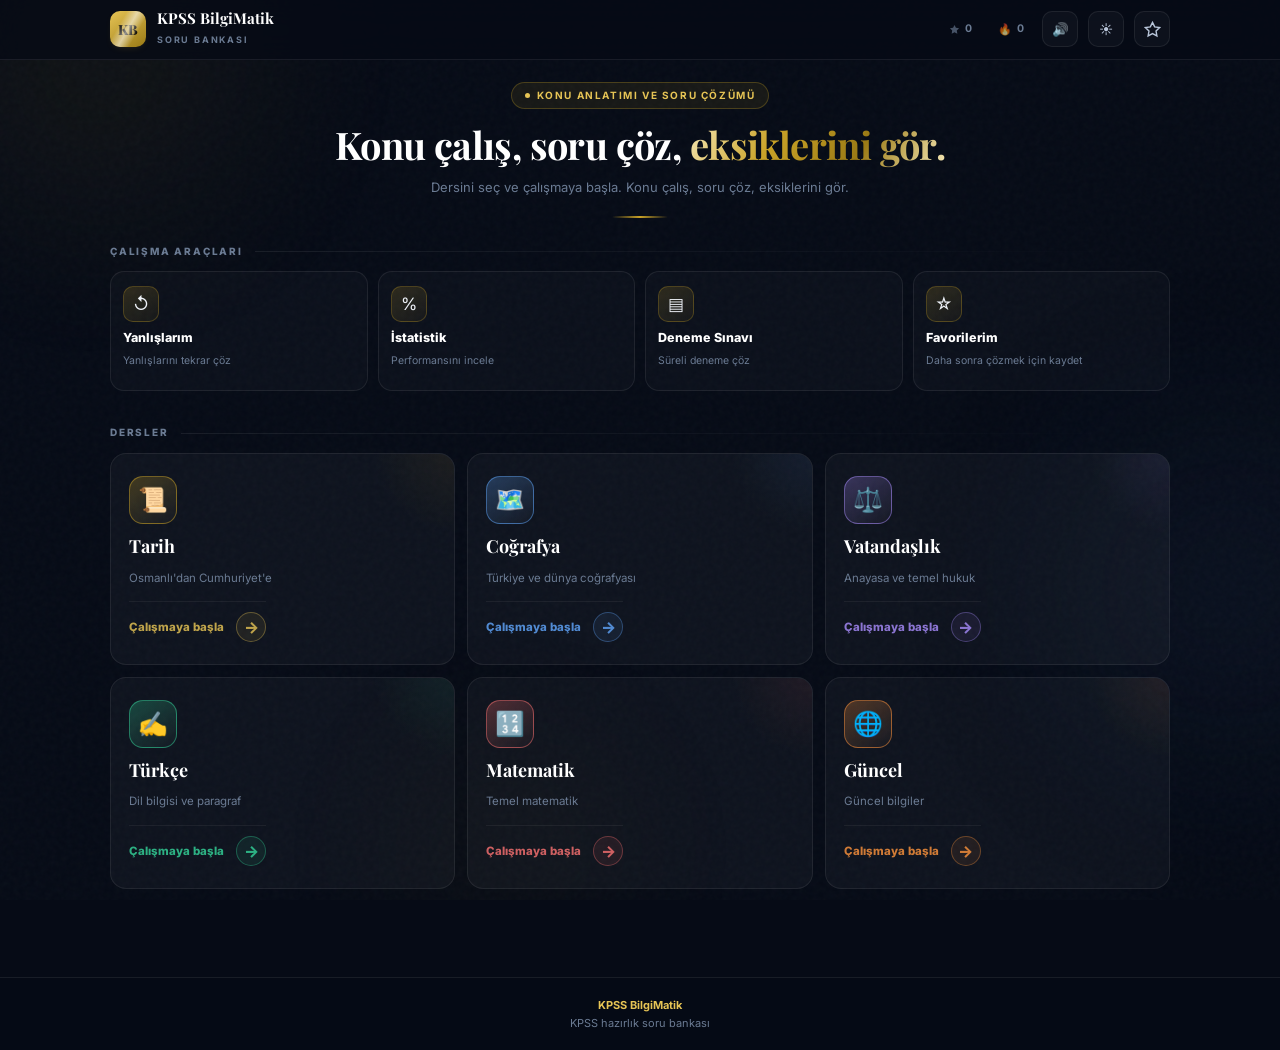
==== index.html @ 4a15a065 "Fix duplicate lesson quiz markup" ====
<!DOCTYPE html>
<html lang="tr">
<head>
<meta charset="UTF-8">
<meta name="viewport" content="width=device-width, initial-scale=1.0">
<title>KPSS BilgiMatik — Soru Bankası</title>
<link rel="preconnect" href="https://fonts.googleapis.com">
<link rel="preconnect" href="https://fonts.gstatic.com" crossorigin>
<link href="https://fonts.googleapis.com/css2?family=Inter:wght@400;500;600;700;800;900&family=Playfair+Display:wght@600;700;800&display=swap" rel="stylesheet">
<link rel="stylesheet" href="css/base.css">
<link rel="stylesheet" href="css/layout.css">
<link rel="stylesheet" href="css/components.css">
<link rel="stylesheet" href="css/animations.css">
<link rel="stylesheet" href="css/screens.css">
<link rel="stylesheet" href="css/theme-light.css">
<link rel="manifest" href="manifest.json">
<meta name="theme-color" content="#060b16">
<meta name="apple-mobile-web-app-capable" content="yes">
<meta name="apple-mobile-web-app-status-bar-style" content="black-translucent">
<meta name="apple-mobile-web-app-title" content="BilgiMatik">
</head>
<body>

<div class="ambient"><div class="orb o1"></div><div class="orb o2"></div><div class="orb o3"></div></div>
<div class="grain"></div>

<header>
  <div class="header-inner">
    <div class="brand" onclick="goHome()">
      <div class="brand-mark">KB</div>
      <div class="brand-text"><h1>KPSS BilgiMatik</h1><span>Soru Bankası</span></div>
    </div>
    <div class="header-right">
      <div class="xp-chip"><svg viewBox="0 0 24 24" fill="currentColor"><path d="M12 2l3.09 6.26L22 9.27l-5 4.87 1.18 6.88L12 17.77l-6.18 3.25L7 14.14 2 9.27l6.91-1.01L12 2z"/></svg><span id="xpTotal">0</span></div>
      <div class="streak-chip"><span>🔥</span><span id="streakCount">0</span></div>
      <button class="icon-btn" id="soundBtn" onclick="toggleSound()" title="Ses">🔊</button>
      <button class="icon-btn" id="themeBtn" onclick="toggleTheme()" title="Tema">☀️</button>
      <button class="icon-btn" id="favBtn" onclick="openFavorites()" title="Favoriler">
        <svg viewBox="0 0 24 24" fill="none" stroke="currentColor" stroke-width="2"><polygon points="12 2 15.09 8.26 22 9.27 17 14.14 18.18 21.02 12 17.77 5.82 21.02 7 14.14 2 9.27 8.91 8.26 12 2"/></svg>
        <span class="badge-count hidden" id="favBadge">0</span>
      </button>
    </div>
  </div>
</header>

<main>
  <!-- HOME -->
  <section id="home" class="screen">
    <div class="hero">
      <div class="hero-badge" id="heroBadge">Yükleniyor...</div>
      <h2>Konu çalış, soru çöz, <em>eksiklerini gör.</em></h2>
      <p>Dersini seç ve çalışmaya başla. Konu çalış, soru çöz, eksiklerini gör.</p>
      <div class="hero-rule"></div>
    </div>

    <div class="section-label">Çalışma araçları</div>
    <div class="modules-row">
      <button class="mod-card" onclick="openWrongs()">
        <span class="m-badge hidden" id="wrongBadge">0</span>
        <div class="m-ico">↺</div>
        <div class="m-title">Yanlışlarım</div>
        <div class="m-desc">Yanlışlarını tekrar çöz</div>
      </button>
      <button class="mod-card" onclick="openStats()">
        <div class="m-ico">%</div>
        <div class="m-title">İstatistik</div>
        <div class="m-desc">Performansını incele</div>
      </button>
      <button class="mod-card" onclick="openDenemeSetup()">
        <div class="m-ico">▤</div>
        <div class="m-title">Deneme Sınavı</div>
        <div class="m-desc">Süreli deneme çöz</div>
      </button>
      <button class="mod-card" onclick="openFavorites()">
        <div class="m-ico">☆</div>
        <div class="m-title">Favorilerim</div>
        <div class="m-desc">Daha sonra çözmek için kaydet</div>
      </button>
    </div>

    <div class="section-label">Dersler</div>
    <div class="subjects-grid" id="subjectGrid"></div>
  </section>

  <!-- SUBJECT -->
  <section id="subjectScreen" class="screen hidden">
    <div class="subject-head">
      <button class="subject-back" onclick="goHome()" type="button" aria-label="Derslere dön">← <span>Dersler</span></button>
      <div class="subject-title-wrap">
        <span class="subject-kicker">ÇALIŞMA ALANI</span>
        <h2 id="subjTitle">Ders</h2>
        <p id="subjSub">Konu seç</p>
      </div>
    </div>
    <div class="subject-divider"><span></span></div>
    <div class="subject-intro">
      <div>
        <span class="subject-intro-label">BUGÜN NE ÇALIŞACAKSIN?</span>
        <h3>Konu anlatımını incele veya soru çöz.</h3>
      </div>
    </div>
    <div class="grid subject-grid" id="catGrid"></div>
  </section>

  <!-- LESSON PATH -->
  <section id="lessonPath" class="screen hidden">
    <div class="page-header" style="position:relative">
      <button class="btn btn-ghost" onclick="backFromPath()" style="padding:8px 14px;font-size:12px">← Geri</button>
      <div style="text-align:center;flex:1">
        <h2 id="pathTitle">Öğren</h2>
        <p id="pathSub">Konu anlatımı ve sorular</p>
      </div>
    </div>
    <div class="dp-wrap" id="lessonList"></div>
  </section>

  <!-- TOPIC STUDY CENTER -->
  <section id="studyCenter" class="screen hidden">
    <div class="study-center-head">
      <button class="subject-back" onclick="backFromStudyCenter()" type="button">← <span>Konu listesi</span></button>
      <div class="study-center-title">
        <span>KONU ÇALIŞMA MERKEZİ</span>
        <h2 id="studyTopicTitle">Konu</h2>
        <p id="studyTopicSub">Bu konuyu nasıl çalışmak istiyorsun?</p>
      </div>
    </div>
    <div class="study-choice-grid">
      <button class="study-choice" onclick="startTopicStudy()">
        <span class="study-choice-no">01</span>
        <span class="study-choice-icon">01</span>
        <strong>Konu Çalış</strong>
        <small>Konu anlatımını adım adım incele.</small>
        <span class="study-choice-arrow">→</span>
      </button>
      <button class="study-choice" onclick="startTopicQuestions()">
        <span class="study-choice-no">02</span>
        <span class="study-choice-icon">02</span>
        <strong>Soru Çöz</strong>
        <small>Öğrendiklerini konu sorularıyla pekiştir.</small>
        <span class="study-choice-arrow">→</span>
      </button>
      <button class="study-choice" onclick="startTopicFlashcards()">
        <span class="study-choice-no">03</span>
        <span class="study-choice-icon">03</span>
        <strong>Flash Kartlar</strong>
        <small>Önemli bilgileri hızlı tekrar et.</small>
        <span class="study-choice-arrow">→</span>
      </button>
    </div>
  </section>

  <!-- LESSON CARD VIEW -->
  <section id="lessonCardView" class="screen hidden">
    <div class="lesson-top-bar">
      <button class="lesson-exit" onclick="exitLesson()" title="Çıkış">
        <svg viewBox="0 0 24 24" fill="none" stroke="currentColor" stroke-width="2.5" stroke-linecap="round"><line x1="18" y1="6" x2="6" y2="18"/><line x1="6" y1="6" x2="18" y2="18"/></svg>
      </button>
      <div class="lesson-progress"><div class="lesson-progress-fill" id="lcProgress"></div></div>
      <div class="lesson-count" id="lcCount">1/1</div>
    </div>
    <div class="lc-wrap" id="lcCardWrap"></div>
    <div class="lesson-footer">
      <button class="btn btn-primary" id="lcNextBtn" onclick="nextLessonCard()">Devam →</button>
    </div>
  </section>

  <!-- FLASHCARD VIEW -->
  <section id="flashcardView" class="screen hidden">
    <div class="flash-study-top">
      <button class="lesson-exit" onclick="exitFlashcards()" title="Çıkış" aria-label="Flash kartlardan çık">×</button>
      <div class="flash-study-title">
        <span>HIZLI TEKRAR</span>
        <strong id="flashTopicTitle">Konu</strong>
      </div>
      <div class="flash-study-count" id="flashCount">1/1</div>
    </div>
    <div class="flash-progress"><div id="flashProgressFill"></div></div>
    <div class="flash-stage" id="flashStage" onclick="flipFlashcard()">
      <div class="flash-card-inner">
        <div class="flash-face flash-front">
          <span class="flash-face-label">HATIRLA</span>
          <h2 id="flashFront">Yükleniyor…</h2>
          <small>Yanıtı görmek için karta dokun</small>
        </div>
        <div class="flash-face flash-back">
          <span class="flash-face-label">KISA NOT</span>
          <div id="flashBack"></div>
        </div>
      </div>
    </div>
    <div class="flash-actions">
      <button class="btn btn-ghost" onclick="prevFlashcard()">← Önceki</button>
      <button class="btn btn-primary" onclick="nextFlashcard()">Sonraki →</button>
    </div>
  </section>

  <!-- FLASHCARD COMPLETE -->
  <section id="flashComplete" class="screen hidden">
    <div class="flash-complete-wrap">
      <div class="flash-complete-mark">✓</div>
      <span class="flash-complete-kicker">TEKRAR TAMAMLANDI</span>
      <h2>Flash kart oturumu tamamlandı.</h2>
      <p>Bu oturumda öğrendiklerini kısa bir tekrar ile pekiştirdin.</p>
      <div class="flash-complete-stats">
        <div><strong id="flashCompleteCount">0</strong><span>Kart</span></div>
        <div><strong id="flashCompleteTopic">—</strong><span>Konu</span></div>
      </div>
      <div class="flash-complete-actions">
        <button class="btn btn-primary" onclick="returnToStudyCenterAfterFlash()">Çalışma merkezine dön</button>
        <button class="btn btn-ghost" onclick="backFromStudyCenter()">Konu listesine dön</button>
      </div>
    </div>
  </section>

  <!-- LESSON QUIZ -->
  <section id="lessonQuiz" class="screen hidden">
    <div class="lesson-top-bar">
      <button class="lesson-exit" onclick="exitLesson()" title="Çıkış">
        <svg viewBox="0 0 24 24" fill="none" stroke="currentColor" stroke-width="2.5" stroke-linecap="round"><line x1="18" y1="6" x2="6" y2="18"/><line x1="6" y1="6" x2="18" y2="18"/></svg>
      </button>
      <div class="lesson-progress"><div class="lesson-progress-fill" id="lqProgress"></div></div>
      <div class="lesson-count" id="lqCount">1/1</div>
    </div>
    <div class="question-card" style="max-width:680px;margin:0 auto">
      <div class="q-head">
        <div class="q-head-left">
          <span class="badge" id="lqBadge">Ders Sorusu</span>
        </div>
        <div class="q-tools">
          <button class="q-tool" id="lqFav" onclick="toggleLessonFav()" title="Favori">
            <svg viewBox="0 0 24 24" fill="none" stroke="currentColor" stroke-width="2"><polygon points="12 2 15.09 8.26 22 9.27 17 14.14 18.18 21.02 12 17.77 5.82 21.02 7 14.14 2 9.27 8.91 8.26 12 2"/></svg>
          </button>
        </div>
      </div>
      <div id="lqImageSlot"></div>
      <h2 id="lqText">Soru yükleniyor…</h2>
      <div class="options-list" id="lqOptions"></div>
      <div class="feedback" id="lqFeedback"></div>
      <div class="q-actions">
        <span class="kbd-hint"><span class="kbd">1-5</span> / <span class="kbd">A-E</span></span>
        <button class="btn btn-primary hidden" id="lqNextBtn" onclick="nextLessonQuestion()">Devam →</button>
      </div>
    </div>
  </section>

  <!-- LESSON COMPLETE -->
  <section id="lessonComplete" class="screen hidden">
    <div class="complete-wrap">
      <div class="complete-ring"><div class="complete-inner">✓</div></div>
      <h2 id="completeTitle">Konu tamamlandı</h2>
      <p id="completeSub">Sonuçlarını inceleyebilirsin.</p>
      <div class="complete-stats">
        <div class="complete-stat"><div class="num" id="completeXP">+0</div><div class="lbl">XP</div></div>
        <div class="complete-stat"><div class="num" id="completeCorrect">0</div><div class="lbl">Doğru</div></div>
        <div class="complete-stat"><div class="num" id="completeStreak">0</div><div class="lbl">Seri</div></div>
      </div>
      <div class="complete-actions">
        <button class="btn btn-primary" onclick="backFromComplete()">Ders Listesi</button>
        <button class="btn btn-ghost" onclick="goHome()">Ana Sayfa</button>
      </div>
    </div>
  </section>

  <!-- QUIZ -->
  <section id="quiz" class="screen hidden">
    <div class="quiz-top">
      <button class="btn btn-ghost" style="padding:8px 14px;font-size:12px" onclick="quitQuiz()">← Çıkış</button>
      <div class="quiz-meta">
        <span><b id="qCounter">1</b> / <span id="qTotal">20</span></span>
        <span class="timer">Süre <b id="qTimer">00:00</b></span>
      </div>
    </div>
    <div class="bar"><div class="bar-fill" id="barFill"></div></div>
    <div class="question-card">
      <div class="q-head">
        <div class="q-head-left">
          <span class="badge" id="qCat">Kategori</span>
          <span class="badge alt hidden" id="qAltKonu"></span>
          <span class="badge hidden" id="qZorluk"></span>
        </div>
        <div style="display:flex;gap:6px">
          <button class="q-tool" id="favToggle" onclick="toggleFavorite()" title="Favori">
            <svg viewBox="0 0 24 24" fill="none" stroke="currentColor" stroke-width="2"><polygon points="12 2 15.09 8.26 22 9.27 17 14.14 18.18 21.02 12 17.77 5.82 21.02 7 14.14 2 9.27 8.91 8.26 12 2"/></svg>
          </button>
        </div>
      </div>
      <div id="qImageSlot"></div>
      <h2 id="qText">Soru yükleniyor…</h2>
      <div class="options-list" id="optionsList"></div>
      <div class="feedback" id="feedback"></div>
      <div class="q-actions">
        <span class="kbd-hint"><span class="kbd">1-5</span> / <span class="kbd">A-E</span></span>
        <button class="btn btn-primary hidden" id="nextBtn" onclick="nextQuestion()">Sonraki →</button>
      </div>
    </div>
  </section>

  <!-- RESULT -->
  <section id="result" class="screen hidden">
    <div class="result-wrap">
      <div class="result-card">
        <div class="score-ring" id="scoreRing">
          <div class="score-inner">
            <div class="pct"><span id="rPct">0</span><small>%</small></div>
            <div class="sub">Başarı</div>
          </div>
        </div>
        <h2 id="rTitle">Test tamamlandı</h2>
        <p id="rMsg"></p>
        <div class="stat-row">
          <div class="stat-box"><div class="num g" id="rCorrect">0</div><div class="lbl">Doğru</div></div>
          <div class="stat-box"><div class="num r" id="rWrong">0</div><div class="lbl">Yanlış</div></div>
          <div class="stat-box"><div class="num" id="rTime">0:00</div><div class="lbl">Süre</div></div>
        </div>
        <div class="result-actions">
          <button class="btn btn-primary" onclick="retry()">🔄 Tekrar Dene</button>
          <button class="btn btn-ghost" onclick="goHome()">🏠 Ana Sayfa</button>
        </div>
        <div class="review hidden" id="reviewBox">
          <h3>Yanlış Yaptığın Sorular</h3>
          <div id="reviewList"></div>
        </div>
      </div>
    </div>
  </section>

  <!-- FAVORITES -->
  <section id="favorites" class="screen hidden">
    <div class="page-header">
      <div>
        <h2>Favorilerim</h2>
        <p id="favSub">Daha sonra çözmek için kaydettiğin sorular</p>
      </div>
      <div style="display:flex;gap:8px">
        <button class="btn btn-primary" id="favStartBtn" onclick="startFavoritesQuiz()" style="padding:9px 16px;font-size:12px">Test Çöz</button>
        <button class="btn btn-ghost" onclick="goHome()" style="padding:9px 16px;font-size:12px">← Geri</button>
      </div>
    </div>
    <div class="fav-list" id="favList"></div>
  </section>

  <!-- WRONGS -->
  <section id="wrongs" class="screen hidden">
    <div class="page-header">
      <div>
        <h2>Yanlışlarım</h2>
        <p id="wrongSub">Tekrar çalışman gereken sorular</p>
      </div>
      <div style="display:flex;gap:8px">
        <button class="btn btn-primary" id="wrongStartBtn" onclick="startWrongsQuiz()" style="padding:9px 16px;font-size:12px">Çöz</button>
        <button class="btn btn-ghost" onclick="clearAllWrongs()" style="padding:9px 16px;font-size:12px">Temizle</button>
        <button class="btn btn-ghost" onclick="goHome()" style="padding:9px 16px;font-size:12px">← Geri</button>
      </div>
    </div>
    <div style="display:flex;gap:10px;flex-wrap:wrap;margin-bottom:20px" id="wrongStats"></div>
    <div class="wrong-list" id="wrongList"></div>
  </section>

  <!-- STATS -->
  <section id="stats" class="screen hidden">
    <div class="page-header" style="position:relative">
      <button class="btn btn-ghost" onclick="goHome()" style="padding:8px 14px;font-size:12px;position:absolute;left:0;top:0">← Geri</button>
      <div style="text-align:center;flex:1">
        <h2>İstatistik</h2>
        <p>Çözüm geçmişin</p>
      </div>
    </div>
    <div class="stats-grid" id="statsTiles"></div>
    <div class="stats-section">
      <h3>Derslere göre başarı</h3>
      <div class="cat-bars" id="catBars"></div>
    </div>
  </section>
</main>

<footer>
  <p><b>KPSS BilgiMatik</b><br>
  KPSS hazırlık soru bankası</p>
</footer>

<!-- ═══════════ MODALS ═══════════ -->

<div class="modal-backdrop" id="examModal">
  <div class="modal">
    <div class="modal-icon">Deneme</div>
    <h3>Deneme Sınavı</h3>
    <p class="modal-sub">Deneme ayarları</p>
    <div style="font-size:11px;font-weight:800;color:var(--muted);margin-bottom:8px;letter-spacing:1.4px">DERS</div>
    <div style="margin-bottom:16px">
      <select id="examDers" style="width:100%;padding:11px 14px;background:rgba(0,0,0,.35);border:1px solid var(--line-2);border-radius:10px;color:#fff;font-family:inherit;font-size:13px;outline:none">
        <option value="">Tüm Dersler (Karışık)</option>
        <option>Tarih</option><option>Coğrafya</option><option>Vatandaşlık</option>
        <option>Türkçe</option><option>Matematik</option><option>Güncel</option>
      </select>
    </div>
    <div style="font-size:11px;font-weight:800;color:var(--muted);margin-bottom:8px;letter-spacing:1.4px">SORU SAYISI</div>
    <div class="count-options" id="examCountOptions" style="margin-bottom:16px">
      <button class="count-opt" data-count="10">10</button>
      <button class="count-opt active" data-count="20">20</button>
      <button class="count-opt" data-count="30">30</button>
      <button class="count-opt" data-count="40">40</button>
    </div>
    <div style="font-size:11px;font-weight:800;color:var(--muted);margin-bottom:8px;letter-spacing:1.4px">ZORLUK</div>
    <div class="difficulty-row" style="justify-content:flex-start;margin-bottom:16px">
      <button class="diff-btn active" data-diff="">Tümü</button>
      <button class="diff-btn kolay" data-diff="Kolay">Kolay</button>
      <button class="diff-btn orta" data-diff="Orta">Orta</button>
      <button class="diff-btn zor" data-diff="Zor">Zor</button>
    </div>
    <div style="font-size:11px;font-weight:800;color:var(--muted);margin-bottom:8px;letter-spacing:1.4px">SÜRE</div>
    <div class="duration-options" id="examDurationOptions">
      <button class="duration-opt" data-min="10"><span class="num">10</span><span class="lbl">dk</span></button>
      <button class="duration-opt active" data-min="15"><span class="num">15</span><span class="lbl">dk</span></button>
      <button class="duration-opt" data-min="20"><span class="num">20</span><span class="lbl">dk</span></button>
      <button class="duration-opt" data-min="30"><span class="num">30</span><span class="lbl">dk</span></button>
    </div>
    <div class="modal-actions">
      <button class="btn btn-ghost" onclick="closeExamModal()">İptal</button>
      <button class="btn btn-primary" onclick="startExam()">Başlat →</button>
    </div>
  </div>
</div>

<!-- SORU ÇÖZÜM AYARLARI -->
<div class="modal-backdrop" id="countModal">
  <div class="modal quiz-setup-modal">
    <div class="setup-kicker"><span class="setup-kicker-line"></span> ÇALIŞMA AYARLARI</div>
    <div class="setup-head">
      <div>
        <h3 id="countModalTitle">Soru Çöz</h3>
        <p class="modal-sub">Bu konu için çalışma şeklini belirle.</p>
      </div>
      <button class="setup-close" type="button" onclick="closeCountModal()" aria-label="Kapat">×</button>
    </div>

    <div class="setup-section">
      <div class="setup-label"><span>01</span><div><b>Soru sayısı</b><small>Bu oturumda kaç soru çözmek istiyorsun?</small></div></div>
      <div class="count-options setup-count-options" id="countOptions">
        <button class="count-opt" data-count="5"><strong>5</strong><span>kısa tekrar</span></button>
        <button class="count-opt active" data-count="10"><strong>10</strong><span>standart</span></button>
        <button class="count-opt" data-count="20"><strong>20</strong><span>yoğun çalışma</span></button>
      </div>
    </div>

    <div class="setup-section">
      <div class="setup-label"><span>02</span><div><b>Zorluk seviyesi</b><small>Soruların seviyesini seç.</small></div></div>
      <div class="difficulty-row setup-difficulty" id="countDiffOptions">
        <button class="diff-btn active" data-diff=""><span class="diff-dot all"></span>Tümü</button>
        <button class="diff-btn kolay" data-diff="Kolay"><span class="diff-dot"></span>Kolay</button>
        <button class="diff-btn orta" data-diff="Orta"><span class="diff-dot"></span>Orta</button>
        <button class="diff-btn zor" data-diff="Zor"><span class="diff-dot"></span>Zor</button>
      </div>
    </div>

    <div class="setup-summary">
      <div class="setup-summary-icon">→</div>
      <div><small>OTURUM ÖZETİ</small><strong id="countSetupSummary">10 soru · Tüm seviyeler</strong></div>
    </div>
    <div class="modal-actions setup-actions">
      <button class="btn btn-ghost" onclick="closeCountModal()">Vazgeç</button>
      <button class="btn btn-primary setup-start-btn" onclick="confirmStartQuiz()"><span>Çalışmaya başla</span><b>→</b></button>
    </div>
  </div>
</div>

<!-- ÖZEL CONFIRM MODAL -->
<div class="kb-confirm-backdrop" id="kbConfirm">
  <div class="kb-confirm">
    <div class="kb-confirm-icon" id="kbConfirmIcon">?</div>
    <h3 id="kbConfirmTitle">Emin misin?</h3>
    <p id="kbConfirmMsg">Bu işlem geri alınamaz.</p>
    <div class="kb-confirm-actions">
      <button class="kb-confirm-cancel" id="kbConfirmCancel">İptal</button>
      <button class="kb-confirm-ok" id="kbConfirmOk">Tamam</button>
    </div>
  </div>
</div>

<div class="confetti" id="confetti"></div>

<!-- ═══════════ SCRIPTS ═══════════ -->
<script src="js/core/config.js"></script>
<script src="js/core/utils.js"></script>
<script src="js/core/storage.js"></script>
<script src="js/core/ui.js"></script>
<script src="js/core/sound.js"></script>
<script src="js/core/theme.js"></script>
<script src="js/core/api.js"></script>

<script src="js/site/home.js"></script>
<script src="js/site/subject.js"></script>
<script src="js/site/quiz.js"></script>
<script src="js/site/lesson.js"></script>
<script src="js/site/flashcards.js?v=20261008-1"></script>
<script src="js/site/exam.js"></script>
<script src="js/site/favorites.js"></script>
<script src="js/site/wrongs.js"></script>
<script src="js/site/stats.js"></script>
<script src="js/site/keyboard.js"></script>
<script src="js/site/main.js"></script>

<script>
/* ═══════════ PWA — OTOMATİK GÜNCELLEME ═══════════ */
if('serviceWorker' in navigator){
  window.addEventListener('load', () => {
    navigator.serviceWorker.register('./sw.js').then(reg => {
      console.log('✅ SW kayıtlı:', reg.scope);

      /* Yeni sürüm bulunduğunda console'a yaz */
      reg.addEventListener('updatefound', () => {
        const newSW = reg.installing;
        if(!newSW) return;
        newSW.addEventListener('statechange', () => {
          if(newSW.state === 'installed' && navigator.serviceWorker.controller){
            console.log('🔄 Yeni sürüm hazır! Bir sonraki açılışta güncel olacak.');
          }
        });
      });

      /* Her açılışta güncelleme kontrolü */
      reg.update();
    }).catch(err => console.warn('SW hatası:', err.message));
  });
}
</script>
</body>
</html>
---- css/base.css ----
/* ═══════════ BASE — Değişkenler, Reset, Ambient ═══════════ */
:root{
  --bg:#060b16;--bg-2:#0a1120;--gold:#c9a227;--gold-2:#e6c455;--gold-3:#f7e9b8;
  --card:rgba(255,255,255,.028);--card-h:rgba(255,255,255,.055);
  --line:rgba(255,255,255,.075);--line-2:rgba(255,255,255,.13);
  --text:#eef2f8;--text-2:#b9c6da;--muted:#6b7b93;
  --green:#34d399;--green-bg:rgba(52,211,153,.1);--green-line:rgba(52,211,153,.38);
  --red:#f87171;--red-bg:rgba(248,113,113,.1);--red-line:rgba(248,113,113,.38);
  --blue:#60a5fa;--blue-bg:rgba(96,165,250,.1);
  --purple:#a78bfa;--orange:#fb923c;
  --shadow-lg:0 24px 70px -22px rgba(0,0,0,.75);
  --shadow-gold:0 16px 50px -18px rgba(201,162,39,.55);
}
html{-webkit-tap-highlight-color:transparent;-webkit-touch-callout:none}
*{box-sizing:border-box;margin:0;padding:0}
html{-webkit-text-size-adjust:100%;scroll-behavior:smooth}
button,a,.option,.btn,.mod-card,.subj-card,.cat-card,.dp-node,.lesson-node,.count-opt,.duration-opt,.diff-btn,.q-tool,.icon-btn{
  -webkit-tap-highlight-color:transparent;outline:none;user-select:none;
  -webkit-user-select:none;-webkit-touch-callout:none
}
body{
  font-family:'Inter',-apple-system,BlinkMacSystemFont,sans-serif;
  background:var(--bg);color:var(--text);line-height:1.55;min-height:100vh;
  display:flex;flex-direction:column;overflow-x:hidden;font-size:14px
}
.hidden{display:none !important}
::-webkit-scrollbar{width:9px}
::-webkit-scrollbar-track{background:var(--bg)}
::-webkit-scrollbar-thumb{background:rgba(201,162,39,.28);border-radius:10px}

/* Ambient background */
.ambient{position:fixed;inset:0;overflow:hidden;pointer-events:none;z-index:0}
.orb{position:absolute;border-radius:50%;filter:blur(100px);opacity:.45;animation:float 24s ease-in-out infinite}
.orb.o1{width:480px;height:480px;background:radial-gradient(circle,rgba(201,162,39,.26),transparent 65%);top:-180px;left:-140px}
.orb.o2{width:420px;height:420px;background:radial-gradient(circle,rgba(30,50,82,.85),transparent 65%);top:42%;right:-160px}
.orb.o3{width:380px;height:380px;background:radial-gradient(circle,rgba(201,162,39,.14),transparent 65%);bottom:-140px;left:25%}
.grain{position:fixed;inset:0;pointer-events:none;z-index:1;opacity:.03;
  background-image:url("data:image/svg+xml,%3Csvg viewBox='0 0 200 200' xmlns='http://www.w3.org/2000/svg'%3E%3Cfilter id='n'%3E%3CfeTurbulence type='fractalNoise' baseFrequency='0.85' numOctaves='3'/%3E%3C/filter%3E%3Crect width='100%25' height='100%25' filter='url(%23n)'/%3E%3C/svg%3E");}
---- css/layout.css ----
/* ═══════════ LAYOUT — Header, Main, Footer ═══════════ */
header{position:sticky;top:0;z-index:50;background:rgba(6,11,22,.72);
  backdrop-filter:blur(22px);-webkit-backdrop-filter:blur(22px);
  border-bottom:1px solid var(--line)}
.header-inner{max-width:1100px;margin:0 auto;padding:10px 20px;display:flex;align-items:center;justify-content:space-between;gap:14px}
.brand{display:flex;align-items:center;gap:11px;cursor:pointer;user-select:none;transition:transform .3s}
.brand:hover{transform:translateX(3px)}
.brand-mark{width:36px;height:36px;border-radius:10px;flex:0 0 auto;
  background:linear-gradient(145deg,var(--gold-2),#9a7a15);display:grid;place-items:center;
  font-family:'Playfair Display',serif;font-weight:800;font-size:14px;color:#0f0c04;
  box-shadow:0 3px 10px -6px rgba(201,162,39,.45);position:relative;overflow:hidden}
.brand-mark::after{content:"";position:absolute;inset:0;
  background:linear-gradient(120deg,transparent 30%,rgba(255,255,255,.55) 50%,transparent 70%);
  transform:none;animation:none}
.brand-text h1{font-family:'Playfair Display',serif;font-size:15px;font-weight:700;line-height:1.15;color:#fff}
.brand-text span{font-size:9px;color:var(--muted);letter-spacing:1.8px;text-transform:uppercase;font-weight:700}
.header-right{display:flex;align-items:center;gap:10px}
main{flex:1;width:100%;max-width:1100px;margin:0 auto;padding:22px 20px 60px;position:relative;z-index:2}
.screen{animation:screenIn .55s cubic-bezier(.16,1,.3,1)}
footer{border-top:1px solid var(--line);background:rgba(6,11,22,.55);
  backdrop-filter:blur(20px);padding:18px 20px;text-align:center;position:relative;z-index:2}
footer p{font-size:11px;color:var(--muted);line-height:1.65}
footer b{color:var(--gold-2);font-weight:700}

.section-label{display:flex;align-items:center;gap:12px;font-size:10px;font-weight:800;
  letter-spacing:1.8px;text-transform:uppercase;color:var(--muted);margin:0 0 12px}
.section-label::after{content:"";flex:1;height:1px;background:linear-gradient(90deg,var(--line),transparent)}
.grid-section-label{grid-column:1/-1;margin-top:20px}
.grid-section-label:first-child{margin-top:0}

.grid{display:grid;gap:12px;grid-template-columns:1fr}
@media(min-width:560px){.grid{grid-template-columns:repeat(2,1fr)}}
@media(min-width:900px){.grid{grid-template-columns:repeat(3,1fr)}}

.page-header{display:flex;align-items:center;justify-content:space-between;gap:14px;margin-bottom:20px;flex-wrap:wrap;position:relative}
.page-header h2{font-family:'Playfair Display',serif;font-size:clamp(20px,3vw,26px);color:#fff}
  .page-header p{font-size:12.5px;color:var(--muted);margin-top:3px}


/* MOBILE */
@media(max-width:560px){
  .header-inner{padding:9px 12px;gap:8px}
  .brand{gap:8px}
  .brand-mark{width:32px;height:32px;font-size:11px}
  .brand-text h1{font-size:13px}
  .brand-text span{font-size:8px;letter-spacing:1.3px}
  .header-right{gap:3px}
  .xp-chip,.streak-chip{display:none}
  .icon-btn{width:32px;height:32px;border-radius:8px;font-size:14px}
  main{padding:18px 12px 40px}
}
---- css/components.css ----
/* ═══════════ COMPONENTS — Buton, Modal, Badge, Form ═══════════ */

/* BUTON */
.btn{font-family:inherit;font-size:13px;font-weight:700;border-radius:10px;
  padding:11px 20px;cursor:pointer;border:1px solid transparent;
  transition:transform .25s, box-shadow .3s, background .25s;
  display:inline-flex;align-items:center;justify-content:center;gap:8px;position:relative}
.btn-primary{background:linear-gradient(145deg,var(--gold-2),var(--gold));color:#141005;box-shadow:var(--shadow-gold)}
.btn-primary:hover{transform:translateY(-2px) scale(1.02)}
.btn-ghost{background:rgba(255,255,255,.04);border-color:var(--line-2);color:var(--text)}
.btn-ghost:hover{background:rgba(255,255,255,.08)}
.btn-learn{background:linear-gradient(145deg,rgba(96,165,250,.2),rgba(96,165,250,.05));
  border-color:rgba(96,165,250,.4);color:var(--blue)}
.btn-learn:hover{background:linear-gradient(145deg,rgba(96,165,250,.3),rgba(96,165,250,.1));
  border-color:rgba(96,165,250,.6)}
.btn:disabled{opacity:.45;cursor:not-allowed}

/* BADGE */
.badge{display:inline-flex;align-items:center;gap:6px;font-size:9.5px;font-weight:800;
  letter-spacing:1.5px;text-transform:uppercase;color:var(--gold-2);background:rgba(201,162,39,.09);
  border:1px solid rgba(201,162,39,.2);padding:4px 11px;border-radius:100px}
.badge.alt{color:var(--blue);background:var(--blue-bg);border-color:rgba(96,165,250,.3)}
.badge.kolay{color:var(--green);background:var(--green-bg);border-color:rgba(52,211,153,.3)}
.badge.orta{color:#fbbf24;background:rgba(251,191,36,.1);border-color:rgba(251,191,36,.3)}
.badge.zor{color:var(--red);background:var(--red-bg);border-color:rgba(248,113,113,.3)}

/* HEADER CHIPS — secondary status, kept visually quiet */
.xp-chip,.streak-chip{display:flex;align-items:center;gap:5px;padding:4px 8px;border-radius:8px;
  background:transparent;border:0;font-size:10.5px;font-weight:700;color:var(--muted)}
.xp-chip svg{width:11px;height:11px;opacity:.65}
.streak-chip span:first-child{font-size:11px;opacity:.65}
.icon-btn{width:36px;height:36px;border-radius:10px;border:1px solid var(--line);
  background:rgba(255,255,255,.03);color:var(--text-2);cursor:pointer;
  display:grid;place-items:center;transition:all .25s;position:relative;font-family:inherit}
.icon-btn:hover{border-color:rgba(201,162,39,.4);color:var(--gold-2);transform:scale(1.08)}
.icon-btn svg{width:17px;height:17px}
.icon-btn .badge-count{position:absolute;top:-5px;right:-5px;min-width:17px;height:17px;padding:0 4px;
  border-radius:10px;background:var(--gold);color:#141005;font-size:9.5px;font-weight:800;
  display:grid;place-items:center;border:2px solid var(--bg)}
.icon-btn.active{border-color:rgba(201,162,39,.5);color:var(--gold-2);background:rgba(201,162,39,.12)}

/* MODAL (generic) */
.modal-backdrop{position:fixed;inset:0;z-index:300;background:rgba(4,8,16,.72);
  backdrop-filter:blur(10px);display:grid;place-items:center;padding:20px;
  opacity:0;pointer-events:none;transition:opacity .35s}
.modal-backdrop.show{opacity:1;pointer-events:auto}
.modal{background:linear-gradient(160deg,rgba(20,30,48,.98),rgba(10,17,32,.98));
  border:1px solid var(--line-2);border-radius:20px;max-width:520px;width:100%;
  padding:26px 24px;box-shadow:0 40px 100px -30px rgba(0,0,0,.9);
  transform:translateY(24px) scale(.94);opacity:0;transition:all .4s cubic-bezier(.34,1.56,.64,1);
  max-height:90vh;overflow-y:auto}
.modal-backdrop.show .modal{transform:none;opacity:1}
.modal-icon{width:50px;height:50px;border-radius:14px;display:grid;place-items:center;
  background:linear-gradient(145deg,rgba(201,162,39,.2),rgba(201,162,39,.05));
  border:1px solid rgba(201,162,39,.28);font-size:24px;margin-bottom:14px}
.modal h3{font-family:'Playfair Display',serif;font-size:19px;font-weight:700;color:#fff;margin-bottom:6px}
.modal .modal-sub{font-size:12.5px;color:var(--muted);margin-bottom:20px}
.modal .modal-sub b{color:var(--gold-2);font-weight:700}
.modal-actions{display:flex;gap:9px;justify-content:flex-end;margin-top:8px}
.modal-actions .btn{flex:1}

/* COUNT / DURATION */
.count-options,.duration-options{display:grid;grid-template-columns:repeat(4,1fr);gap:8px;margin-bottom:16px}
.count-opt,.duration-opt{padding:14px 6px;background:rgba(255,255,255,.03);border:1.5px solid var(--line);
  border-radius:11px;cursor:pointer;font-family:inherit;color:var(--text-2);font-size:13px;font-weight:700;
  transition:all .25s;display:flex;flex-direction:column;align-items:center;gap:4px;position:relative}
.count-opt .num,.duration-opt .num{font-size:19px;font-weight:800;color:#fff;line-height:1}
.count-opt .lbl,.duration-opt .lbl{font-size:9px;font-weight:700;color:var(--muted);letter-spacing:1px;text-transform:uppercase}
.count-opt:hover,.duration-opt:hover{border-color:rgba(201,162,39,.4);background:rgba(201,162,39,.06)}
.count-opt.active,.duration-opt.active{border-color:var(--gold);background:rgba(201,162,39,.14)}
.count-opt.active .num,.duration-opt.active .num,.count-opt.active .lbl,.duration-opt.active .lbl{color:var(--gold-2)}
.count-opt.active::after,.duration-opt.active::after{content:"✓";position:absolute;top:4px;right:6px;font-size:10px;color:var(--gold-2);font-weight:900}

/* DIFFICULTY */
.difficulty-row{display:flex;gap:8px;flex-wrap:wrap;margin-bottom:16px;justify-content:center}
.diff-btn{padding:8px 16px;border-radius:100px;border:1.5px solid var(--line-2);
  background:rgba(255,255,255,.03);color:var(--text-2);cursor:pointer;
  font-family:inherit;font-size:12px;font-weight:700;transition:all .25s}
.diff-btn:hover{border-color:rgba(201,162,39,.4);transform:translateY(-2px)}
.diff-btn.active{border-color:var(--gold);background:rgba(201,162,39,.14);color:var(--gold-2)}
.diff-btn.active.kolay{border-color:var(--green);background:var(--green-bg);color:var(--green)}
.diff-btn.active.orta{border-color:#fbbf24;background:rgba(251,191,36,.1);color:#fbbf24}
.diff-btn.active.zor{border-color:var(--red);background:var(--red-bg);color:var(--red)}

/* EMPTY STATE */
.empty-state{text-align:center;padding:50px 24px;background:rgba(255,255,255,.02);
  border:1px dashed var(--line-2);border-radius:16px}
.empty-state .es-ico{font-size:38px;margin-bottom:12px;opacity:.5}
.empty-state h4{font-size:15px;color:#fff;font-weight:700;margin-bottom:6px}
.empty-state p{font-size:12.5px;color:var(--muted);line-height:1.6}

/* CONFIRM MODAL */
.kb-confirm-backdrop{position:fixed;inset:0;z-index:400;background:rgba(4,8,16,.78);
  backdrop-filter:blur(10px);-webkit-backdrop-filter:blur(10px);
  display:grid;place-items:center;padding:20px;
  opacity:0;pointer-events:none;transition:opacity .3s}
.kb-confirm-backdrop.show{opacity:1;pointer-events:auto}
.kb-confirm{background:linear-gradient(160deg,rgba(20,30,48,.98),rgba(10,17,32,.98));
  border:1px solid var(--line-2);border-radius:18px;max-width:400px;width:100%;
  padding:24px 22px;box-shadow:0 40px 100px -30px rgba(0,0,0,.9);
  transform:translateY(20px) scale(.94);opacity:0;
  transition:all .35s cubic-bezier(.34,1.56,.64,1);position:relative;overflow:hidden}
.kb-confirm-backdrop.show .kb-confirm{transform:none;opacity:1}
.kb-confirm::before{content:"";position:absolute;top:0;left:0;right:0;height:1px;
  background:linear-gradient(90deg,transparent,rgba(201,162,39,.7),transparent)}
.kb-confirm-icon{width:48px;height:48px;border-radius:13px;display:grid;place-items:center;
  background:linear-gradient(145deg,rgba(201,162,39,.2),rgba(201,162,39,.05));
  border:1px solid rgba(201,162,39,.28);font-size:22px;margin-bottom:12px}
.kb-confirm h3{font-family:'Playfair Display',serif;font-size:17px;font-weight:700;color:#fff;
  margin-bottom:6px;letter-spacing:-.2px;line-height:1.3}
.kb-confirm p{font-size:13px;color:var(--text-2);line-height:1.55;margin-bottom:20px}
.kb-confirm-actions{display:flex;gap:9px}
.kb-confirm-actions button{flex:1;font-family:inherit;font-size:13px;font-weight:700;
  border-radius:10px;padding:11px 16px;cursor:pointer;
  transition:all .2s cubic-bezier(.34,1.56,.64,1);border:1px solid transparent}
.kb-confirm-cancel{background:rgba(255,255,255,.05);border-color:var(--line-2);color:var(--text)}
.kb-confirm-cancel:hover{background:rgba(255,255,255,.1);transform:translateY(-1px)}
.kb-confirm-ok{background:linear-gradient(145deg,var(--gold-2),var(--gold));color:#141005;
  box-shadow:0 10px 30px -10px rgba(201,162,39,.6)}
.kb-confirm-ok:hover{transform:translateY(-2px);box-shadow:0 14px 40px -10px rgba(201,162,39,.8)}
.kb-confirm-ok.danger{background:linear-gradient(145deg,#f87171,#dc2626);color:#fff;
  box-shadow:0 10px 30px -10px rgba(220,38,38,.6)}
.kb-confirm-ok.danger:hover{box-shadow:0 14px 40px -10px rgba(220,38,38,.8)}

/* XP POPUP */
.xp-popup{position:fixed;top:70px;right:20px;z-index:150;padding:10px 16px;border-radius:12px;
  background:linear-gradient(145deg,var(--gold-2),var(--gold));color:#141005;font-weight:800;
  font-size:14px;box-shadow:0 12px 40px -10px rgba(201,162,39,.7);
  display:flex;align-items:center;gap:8px;pointer-events:none;
  animation:xpIn 1.6s cubic-bezier(.34,1.56,.64,1) forwards}

/* CONFETTI */
.confetti{position:fixed;inset:0;pointer-events:none;z-index:100;overflow:hidden}
.confetti i{position:absolute;width:8px;height:12px;top:-20px;animation:confFall linear forwards}


/* ═══════════ PROFESSIONAL QUIZ SETUP ═══════════ */
.quiz-setup-modal{max-width:560px;padding:28px 28px 24px;border-radius:24px;background:linear-gradient(155deg,rgba(20,30,48,.99),rgba(8,14,27,.99));border-color:rgba(255,255,255,.11)}
.setup-kicker{display:flex;align-items:center;gap:8px;font-size:9px;font-weight:900;letter-spacing:2px;color:var(--gold-2);margin-bottom:18px}
.setup-kicker-line{width:22px;height:1px;background:var(--gold-2);opacity:.7}
.setup-head{display:flex;align-items:flex-start;justify-content:space-between;gap:16px;margin-bottom:24px}
.setup-head h3{font-size:25px;letter-spacing:-.3px;margin:0 0 7px}
.setup-head .modal-sub{margin:0;font-size:12.5px}
.setup-close{width:34px;height:34px;flex:0 0 34px;border-radius:10px;border:1px solid var(--line);background:rgba(255,255,255,.025);color:var(--muted);font:500 22px/1 Inter,sans-serif;cursor:pointer;transition:all .2s}
.setup-close:hover{color:#fff;border-color:rgba(255,255,255,.22);background:rgba(255,255,255,.06);transform:rotate(4deg)}
.setup-section{padding:18px 0;border-top:1px solid rgba(255,255,255,.07)}
.setup-label{display:flex;align-items:flex-start;gap:11px;margin-bottom:13px}
.setup-label>span{width:24px;height:24px;border-radius:7px;display:grid;place-items:center;background:rgba(201,162,39,.09);border:1px solid rgba(201,162,39,.2);color:var(--gold-2);font-size:9px;font-weight:900}
.setup-label b{display:block;color:#fff;font-size:12px;line-height:1.3}
.setup-label small{display:block;color:var(--muted);font-size:10.5px;margin-top:3px;line-height:1.4}
.setup-count-options{grid-template-columns:repeat(3,1fr);gap:10px;margin:0}
.setup-count-options .count-opt{min-height:86px;padding:13px 8px;border-radius:14px;align-items:flex-start;text-align:left;justify-content:center;gap:5px}
.setup-count-options .count-opt strong{font-size:28px;line-height:1;color:#fff;letter-spacing:-1px}
.setup-count-options .count-opt span{font-size:9.5px;color:var(--muted);font-weight:600}
.setup-count-options .count-opt.active{box-shadow:0 0 0 1px rgba(201,162,39,.12),0 10px 28px -16px rgba(201,162,39,.65);transform:translateY(-1px)}
.setup-count-options .count-opt.active strong{color:var(--gold-2)}
.setup-count-options .count-opt.active:after{top:9px;right:10px;font-size:11px}
.setup-difficulty{justify-content:stretch;display:grid;grid-template-columns:repeat(4,1fr);gap:8px;margin:0}
.setup-difficulty .diff-btn{height:42px;padding:0 8px;border-radius:11px;display:flex;align-items:center;justify-content:center;gap:7px;font-size:10.5px}
.diff-dot{width:7px;height:7px;border-radius:50%;background:currentColor;opacity:.75;box-shadow:0 0 8px currentColor}
.diff-dot.all{opacity:.4}
.setup-summary{display:flex;align-items:center;gap:11px;margin:18px 0 16px;padding:12px 13px;border:1px solid rgba(255,255,255,.08);border-radius:13px;background:rgba(255,255,255,.025)}
.setup-summary-icon{width:30px;height:30px;border-radius:9px;display:grid;place-items:center;background:rgba(201,162,39,.11);border:1px solid rgba(201,162,39,.2);color:var(--gold-2);font-size:15px;font-weight:800}
.setup-summary small{display:block;font-size:8px;letter-spacing:1.5px;font-weight:900;color:var(--muted);margin-bottom:3px}
.setup-summary strong{display:block;color:#fff;font-size:11.5px;font-weight:700}
.setup-actions{margin-top:0;gap:10px}
.setup-actions .btn{height:44px;border-radius:12px}
.setup-start-btn{display:flex!important;align-items:center;justify-content:space-between;gap:18px;padding-left:18px!important;padding-right:12px!important}
.setup-start-btn b{width:26px;height:26px;border-radius:8px;background:rgba(0,0,0,.16);display:grid;place-items:center;font-size:15px;transition:transform .25s}
.setup-start-btn:hover b{transform:translateX(3px)}
@media(max-width:560px){
  .quiz-setup-modal{padding:23px 18px 18px;border-radius:20px}
  .setup-head h3{font-size:22px}
  .setup-count-options .count-opt{min-height:78px}
  .setup-difficulty{grid-template-columns:repeat(2,1fr)}
  .setup-difficulty .diff-btn{height:40px}
}
---- css/animations.css ----
/* ═══════════ ANIMATIONS ═══════════ */
@keyframes float{0%,100%{transform:translate(0,0) scale(1)}33%{transform:translate(40px,-30px) scale(1.08)}66%{transform:translate(-30px,30px) scale(.94)}}
@keyframes shine{0%,70%{transform:translateX(-120%)}100%{transform:translateX(120%)}}
@keyframes screenIn{from{opacity:0;transform:translateY(16px);filter:blur(8px)}to{opacity:1;transform:none;filter:blur(0)}}
@keyframes cardIn{from{opacity:0;transform:translateY(20px) scale(.96);filter:blur(6px)}to{opacity:1;transform:none;filter:blur(0)}}
@keyframes cardSlideIn{from{opacity:0;transform:translateY(18px) scale(.98);filter:blur(6px)}to{opacity:1;transform:none;filter:blur(0)}}
@keyframes xpIn{0%{transform:translateY(-20px) scale(.6);opacity:0}20%{transform:translateY(0) scale(1.1);opacity:1}35%{transform:translateY(0) scale(1)}80%{transform:translateY(0) scale(1);opacity:1}100%{transform:translateY(-30px) scale(.8);opacity:0}}
@keyframes pulseDot{0%,100%{opacity:1;transform:scale(1)}50%{opacity:.4;transform:scale(.7)}}
@keyframes gradShift{0%,100%{background-position:0% center}50%{background-position:100% center}}
@keyframes confFall{0%{transform:translateY(0) rotate(0deg);opacity:1}100%{transform:translateY(110vh) rotate(720deg);opacity:0}}
@keyframes optIn{from{opacity:0;transform:translateX(-22px) scale(.96)}to{opacity:1;transform:none}}
@keyframes bsIn{0%{transform:scale(0) rotate(-30deg);opacity:0}40%{transform:scale(1.2) rotate(5deg);opacity:1}60%{transform:scale(1) rotate(0)}100%{transform:scale(1) rotate(0);opacity:0}}
@keyframes bounceIn{0%{transform:scale(0) rotate(-180deg)}60%{transform:scale(1.15) rotate(10deg)}100%{transform:scale(1) rotate(0)}}
@keyframes completeIn{from{opacity:0;transform:scale(.85)}to{opacity:1;transform:scale(1)}}
@keyframes completePulse{0%,100%{transform:scale(1);opacity:.7}50%{transform:scale(1.15);opacity:1}}
@keyframes dpIn{from{opacity:0;transform:translateY(40px) scale(.6)}to{opacity:1;transform:none}}
@keyframes dpPulse{0%,100%{box-shadow:0 0 0 8px rgba(201,162,39,.18), 0 14px 40px -8px rgba(201,162,39,.7)}50%{box-shadow:0 0 0 20px rgba(201,162,39,.06), 0 14px 40px -8px rgba(201,162,39,.9)}}
@keyframes dpNumPulse{0%,100%{transform:translateY(-50%) scale(1)}50%{transform:translateY(-50%) scale(1.15)}}
@keyframes dpBubble{0%,100%{transform:translateX(-50%) translateY(0)}50%{transform:translateX(-50%) translateY(-5px)}}
@keyframes progShine{from{transform:translateX(-100%)}to{transform:translateX(100%)}}
@keyframes lcIn{from{opacity:0;transform:translateX(40px) scale(.94);filter:blur(6px)}to{opacity:1;transform:none;filter:blur(0)}}
@keyframes lcOut{to{opacity:0;transform:translateX(-50px) scale(.94);filter:blur(6px)}}
---- css/screens.css ----
/* ═══════════ EKRANLAR — Home, Subject, Quiz, Lesson, Result ═══════════ */

/* HERO */
.hero{text-align:center;margin-bottom:26px}
.hero-badge{display:inline-flex;align-items:center;gap:7px;background:rgba(201,162,39,.09);
  border:1px solid rgba(201,162,39,.28);color:var(--gold-2);font-size:10px;font-weight:700;
  letter-spacing:1.6px;text-transform:uppercase;padding:5px 13px;border-radius:100px;margin-bottom:14px}
.hero-badge::before{content:"";width:5px;height:5px;border-radius:50%;background:var(--gold-2);
  box-shadow:none;animation:none}
.hero h2{font-family:'Playfair Display',serif;font-size:clamp(24px,4vw,38px);font-weight:700;
  line-height:1.15;color:#fff;margin-bottom:10px;letter-spacing:-.6px}
.hero h2 em{font-style:normal;background:linear-gradient(120deg,var(--gold-3),var(--gold),#9a7a15,var(--gold-3));
  -webkit-background-clip:text;background-clip:text;-webkit-text-fill-color:transparent}
.hero p{color:var(--muted);max-width:560px;margin:0 auto;font-size:13px;line-height:1.6}
.hero-rule{width:56px;height:2px;margin:18px auto 0;border-radius:3px;
  background:linear-gradient(90deg,transparent,var(--gold),transparent)}

/* MODÜL KARTLARI */
.modules-row{display:grid;gap:10px;grid-template-columns:repeat(2,1fr);margin-bottom:34px}
@media(min-width:700px){.modules-row{grid-template-columns:repeat(4,1fr)}}
.mod-card{background:rgba(255,255,255,.025);
  border:1px solid var(--line);border-radius:14px;padding:14px 12px;cursor:pointer;
  font-family:inherit;text-align:left;display:flex;flex-direction:column;gap:8px;
  position:relative;overflow:hidden;min-height:120px;
  transition:border-color .2s, background .2s, box-shadow .2s;color:var(--text)}
.mod-card:hover{transform:translateY(-2px);border-color:rgba(201,162,39,.35);
  background:linear-gradient(160deg,rgba(201,162,39,.08),rgba(255,255,255,.02));
  box-shadow:0 8px 24px -18px rgba(201,162,39,.35)}
.mod-card .m-ico{width:36px;height:36px;border-radius:10px;display:grid;place-items:center;
  font-size:17px;background:linear-gradient(145deg,rgba(201,162,39,.18),rgba(201,162,39,.05));
  border:1px solid rgba(201,162,39,.28);transition:transform .4s}
.mod-card:hover .m-ico{transform:scale(1.03)}
.mod-card .m-title{font-size:12.5px;font-weight:800;color:#fff;line-height:1.25}
.mod-card .m-desc{font-size:10.5px;color:var(--muted);line-height:1.4;flex:1}
.mod-card .m-badge{position:absolute;top:10px;right:10px;font-size:9px;font-weight:800;
  padding:3px 7px;border-radius:6px;background:rgba(52,211,153,.15);color:var(--green);
  border:1px solid rgba(52,211,153,.3)}
.mod-card .m-badge.hidden{display:none}

/* DERS KARTLARI */
.subjects-grid{display:grid;gap:12px;grid-template-columns:repeat(2,1fr);margin-bottom:28px}
@media(min-width:640px){.subjects-grid{grid-template-columns:repeat(3,1fr)}}
.subj-card{background:rgba(255,255,255,.035);
  border:1px solid var(--line);border-radius:16px;padding:22px 18px;cursor:pointer;
  font-family:inherit;text-align:left;display:flex;flex-direction:column;gap:12px;
  position:relative;overflow:hidden;min-height:180px;
  transition:border-color .2s, background .2s, box-shadow .2s}
.subj-card::before{content:"";position:absolute;top:-50%;right:-30%;width:200px;height:200px;
  border-radius:50%;background:radial-gradient(circle,var(--subj-color,rgba(201,162,39,.2)),transparent 60%);
  opacity:.28;transition:opacity .2s;pointer-events:none}
.subj-card:hover::before{opacity:.9;transform:scale(1.2)}
.subj-card:hover{transform:translateY(-6px);border-color:var(--subj-border,rgba(201,162,39,.5));
  box-shadow:0 20px 50px -15px rgba(0,0,0,.7)}
.subj-card.gold{--subj-color:rgba(201,162,39,.28);--subj-border:rgba(201,162,39,.5);--subj-glow:var(--gold-2)}
.subj-card.blue{--subj-color:rgba(96,165,250,.28);--subj-border:rgba(96,165,250,.5);--subj-glow:var(--blue)}
.subj-card.purple{--subj-color:rgba(167,139,250,.28);--subj-border:rgba(167,139,250,.5);--subj-glow:var(--purple)}
.subj-card.green{--subj-color:rgba(52,211,153,.28);--subj-border:rgba(52,211,153,.5);--subj-glow:var(--green)}
.subj-card.red{--subj-color:rgba(248,113,113,.28);--subj-border:rgba(248,113,113,.5);--subj-glow:var(--red)}
.subj-card.orange{--subj-color:rgba(251,146,60,.28);--subj-border:rgba(251,146,60,.5);--subj-glow:var(--orange)}
.subj-top{display:flex;align-items:center;justify-content:space-between;position:relative;z-index:1}
.subj-ico{width:48px;height:48px;border-radius:14px;display:grid;place-items:center;font-size:24px;
  background:linear-gradient(145deg,var(--subj-color),rgba(255,255,255,.02));
  border:1px solid var(--subj-border,var(--line-2));transition:transform .5s}
.subj-card:hover .subj-ico{transform:rotate(-10deg) scale(1.1)}
.subj-badge{font-size:10px;font-weight:800;color:var(--subj-glow);
  background:rgba(255,255,255,.04);border:1px solid var(--line);padding:4px 10px;border-radius:100px}
.subj-card h3{font-family:'Playfair Display',serif;font-size:18px;font-weight:700;color:#fff;
  line-height:1.2;position:relative;z-index:1}
.subj-card p{font-size:11.5px;color:var(--muted);line-height:1.5;position:relative;z-index:1;flex:1}
.subj-stats{display:flex;gap:12px;font-size:10.5px;font-weight:700;color:var(--muted);
  position:relative;z-index:1;margin-top:auto}
.subj-stats b{color:var(--subj-glow,var(--gold-2));font-weight:800}
.subj-cta{font-size:11.5px;font-weight:800;color:var(--subj-glow,var(--gold-2));
  display:flex;align-items:center;justify-content:space-between;gap:12px;
  position:relative;z-index:1;margin-top:2px;padding-top:10px;
  border-top:1px solid rgba(255,255,255,.07);opacity:.82;
  transition:opacity .3s, color .3s, transform .3s}
.subj-cta-arrow{width:30px;height:30px;border-radius:50%;
  display:grid;place-items:center;flex:0 0 30px;
  border:1px solid color-mix(in srgb,var(--subj-glow,var(--gold-2)) 42%, transparent);
  background:color-mix(in srgb,var(--subj-glow,var(--gold-2)) 10%, transparent);
  font-size:16px;line-height:1;
  transition:transform .35s cubic-bezier(.2,.8,.2,1), box-shadow .35s, background .35s}
.subj-card:hover .subj-cta{opacity:1;transform:translateX(2px)}
.subj-card:hover .subj-cta-arrow{transform:translateX(5px) scale(1.08);
  background:color-mix(in srgb,var(--subj-glow,var(--gold-2)) 17%, transparent);
  box-shadow:0 0 18px color-mix(in srgb,var(--subj-glow,var(--gold-2)) 24%, transparent)}
.subj-card:active .subj-cta-arrow{transform:translateX(2px) scale(.94)}
@media (prefers-reduced-motion:no-preference){
  .subj-card:hover .subj-cta-arrow{animation:ctaArrowPulse 1.2s ease-in-out infinite}
}
@keyframes ctaArrowPulse{
  0%,100%{transform:translateX(2px) scale(1)}
  50%{transform:translateX(6px) scale(1.08)}
}

/* KATEGORİ / PAKET KARTLARI */
.cat-card{background:var(--card);border:1px solid var(--line);border-radius:14px;
  padding:16px 15px;cursor:pointer;text-align:left;font-family:inherit;
  display:flex;flex-direction:column;gap:9px;transition:all .4s;
  animation:cardIn .5s backwards;position:relative;overflow:hidden}
.cat-card:hover{transform:translateY(-5px);border-color:rgba(201,162,39,.5);background:var(--card-h);box-shadow:var(--shadow-lg)}
.cat-top{display:flex;align-items:center;justify-content:space-between;gap:8px}
.cat-icon{width:38px;height:38px;border-radius:10px;display:grid;place-items:center;
  background:linear-gradient(145deg,rgba(201,162,39,.16),rgba(201,162,39,.04));
  border:1px solid rgba(201,162,39,.22);font-size:18px;transition:transform .5s}
.cat-card:hover .cat-icon{transform:rotate(-10deg) scale(1.12)}
.cat-count{font-size:10px;font-weight:700;color:var(--gold-2);background:rgba(201,162,39,.09);
  border:1px solid rgba(201,162,39,.2);padding:3px 9px;border-radius:100px}
.cat-card h3{font-size:13.5px;font-weight:700;color:#fff;line-height:1.3}
.cat-card p{font-size:11.5px;color:var(--muted);line-height:1.45}
.cat-cta{margin-top:auto;font-size:11px;font-weight:700;color:var(--gold-2);
  display:flex;align-items:center;gap:5px;opacity:.65;transition:opacity .3s, gap .3s}
.cat-card:hover .cat-cta{opacity:1;gap:9px}

/* Ders paketi kartı (Öğren) */
.cat-card.pack-card-main::before{content:"";position:absolute;top:-50%;right:-30%;width:200px;height:200px;
  border-radius:50%;background:radial-gradient(circle,rgba(96,165,250,.25),transparent 60%);
  opacity:.6;transition:opacity .4s;pointer-events:none}
.cat-card.pack-card-main:hover::before{opacity:1}
.cat-card.pack-card-main{border-left:3px solid var(--blue)}
.cat-card.pack-card-main:hover{border-color:rgba(96,165,250,.55);border-left-color:var(--blue)}
.cat-card.pack-card-main .cat-icon{background:linear-gradient(145deg,rgba(96,165,250,.2),rgba(96,165,250,.05));
  border-color:rgba(96,165,250,.35)}
.cat-card.pack-card-main .cat-count{color:var(--blue);background:var(--blue-bg);border-color:rgba(96,165,250,.3)}
.cat-card.pack-card-main .cat-cta{color:var(--blue)}

/* QUIZ */
.quiz-top{display:flex;align-items:center;justify-content:space-between;gap:12px;margin-bottom:14px}
.quiz-meta{display:flex;align-items:center;gap:14px;font-size:12px;font-weight:600;color:var(--muted)}
.quiz-meta b{color:var(--gold-2);font-weight:800}
.timer{display:inline-flex;align-items:center;gap:6px;background:rgba(255,255,255,.04);
  border:1px solid var(--line);padding:5px 12px;border-radius:100px;font-size:11.5px;color:var(--text-2)}
.timer b{color:#fff;font-weight:700}
.bar{height:4px;background:rgba(255,255,255,.06);border-radius:100px;overflow:hidden;margin-bottom:20px}
.bar-fill{height:100%;width:0;border-radius:100px;
  background:linear-gradient(90deg,var(--gold),var(--gold-2),var(--gold-3));
  transition:width .6s cubic-bezier(.16,1,.3,1);box-shadow:0 0 14px rgba(201,162,39,.6)}

.question-card{background:linear-gradient(160deg,rgba(255,255,255,.042),rgba(255,255,255,.012));
  border:1px solid var(--line);border-radius:18px;padding:clamp(20px,3vw,30px);
  backdrop-filter:blur(14px);box-shadow:var(--shadow-lg);position:relative;overflow:hidden;
  animation:cardSlideIn .55s cubic-bezier(.16,1,.3,1)}
.q-head{display:flex;align-items:center;justify-content:space-between;gap:10px;margin-bottom:14px;flex-wrap:wrap}
.q-head-left{display:flex;gap:6px;flex-wrap:wrap}
.q-tool{width:32px;height:32px;border-radius:9px;border:1px solid var(--line);
  background:rgba(255,255,255,.03);color:var(--text-2);cursor:pointer;
  display:grid;place-items:center;transition:all .3s;font-family:inherit}
.q-tool svg{width:15px;height:15px}
.q-tool:hover{border-color:rgba(201,162,39,.4);color:var(--gold-2);transform:scale(1.1)}
.q-tool.fav-active{border-color:rgba(201,162,39,.5);color:var(--gold-2);background:rgba(201,162,39,.14)}
.q-tool.fav-active svg{fill:var(--gold-2)}

.q-image-wrap{margin:0 0 18px;border-radius:12px;overflow:hidden;
  border:1px solid var(--line-2);background:rgba(0,0,0,.3);
  display:flex;align-items:center;justify-content:center;max-height:400px}
.q-image-wrap img{max-width:100%;max-height:400px;object-fit:contain;display:block;cursor:zoom-in}
.q-image-wrap.zoomed{position:fixed;inset:20px;z-index:500;max-height:none;cursor:zoom-out;background:rgba(4,8,16,.95)}
.q-image-wrap.zoomed img{max-height:calc(100vh - 40px)}

.question-card h2{font-family:'Playfair Display',serif;font-size:clamp(15px,2vw,18.5px);
  font-weight:600;line-height:1.55;color:#fff;margin-bottom:20px;white-space:pre-line}

.options-list{display:flex;flex-direction:column;gap:8px}
.option{display:flex;align-items:flex-start;gap:12px;background:rgba(255,255,255,.022);
  border:1.5px solid var(--line);border-radius:11px;padding:12px 15px;cursor:pointer;
  font-family:inherit;text-align:left;transition:all .3s;font-size:13.5px;color:var(--text);
  line-height:1.5;position:relative;animation:optIn .5s backwards}
.option:hover:not(.disabled){border-color:rgba(201,162,39,.42);background:rgba(201,162,39,.045);transform:translateX(5px)}
.option.disabled{cursor:default}
.option .letter{width:26px;height:26px;flex:0 0 auto;border-radius:8px;
  background:rgba(255,255,255,.045);border:1.5px solid var(--line-2);display:grid;place-items:center;
  font-weight:800;font-size:11.5px;color:var(--text-2);transition:all .3s}
.option .opt-text{flex:1;padding-top:2px;font-weight:500;white-space:pre-line}
.option .mark{font-size:16px;font-weight:800;margin-left:8px;opacity:0;transition:all .4s}
.option.correct{background:var(--green-bg);border-color:var(--green-line)}
.option.correct .letter{background:var(--green);border-color:var(--green);color:#052e1a}
.option.correct .mark{opacity:1;color:var(--green)}
.option.wrong{background:var(--red-bg);border-color:var(--red-line)}
.option.wrong .letter{background:var(--red);border-color:var(--red);color:#450a0a}
.option.wrong .mark{opacity:1;color:var(--red)}
.option.dim{opacity:.4;filter:saturate(.35)}

.feedback{margin-top:16px;border-radius:12px;padding:0 16px;font-size:13px;
  max-height:0;overflow:hidden;opacity:0;transition:all .5s;border:1px solid transparent}
.feedback.show{max-height:900px;opacity:1;padding:14px 16px}
.feedback.correct{background:var(--green-bg);border-color:var(--green-line);color:#b8f0d5}
.feedback.wrong{background:var(--red-bg);border-color:var(--red-line);color:#fecaca}
.feedback .fb-title{display:flex;align-items:center;gap:8px;font-weight:800;margin-bottom:5px}
.feedback .fb-title .ic{width:19px;height:19px;border-radius:50%;display:grid;place-items:center;
  font-size:11px;font-weight:900}
.feedback.correct .fb-title .ic{background:var(--green);color:#052e1a}
.feedback.wrong .fb-title .ic{background:var(--red);color:#450a0a}
.feedback .fb-body{font-size:12.5px;line-height:1.65;white-space:pre-line}
.feedback .fb-body strong{font-weight:800;color:#fff}

.q-actions{display:flex;align-items:center;justify-content:space-between;gap:10px;margin-top:18px;flex-wrap:wrap}
.kbd-hint{font-size:11px;color:var(--muted)}
.kbd{display:inline-block;background:rgba(255,255,255,.07);border:1px solid var(--line-2);
  border-radius:4px;padding:1px 6px;font-size:10px;font-weight:700;color:var(--text-2);font-family:monospace}

/* RESULT */
.result-wrap{max-width:720px;margin:0 auto}
.result-card{background:linear-gradient(160deg,rgba(255,255,255,.045),rgba(255,255,255,.012));
  border:1px solid var(--line);border-radius:20px;padding:clamp(24px,4vw,38px);
  backdrop-filter:blur(14px);box-shadow:var(--shadow-lg);text-align:center;
  animation:cardSlideIn .6s}
.score-ring{width:150px;height:150px;border-radius:50%;margin:0 auto 22px;display:grid;place-items:center;
  position:relative;background:conic-gradient(var(--gold) 0%, rgba(255,255,255,.06) 0);transition:background .1s}
.score-ring::after{content:"";position:absolute;inset:11px;border-radius:50%;background:#0a1120}
.score-inner{position:relative;z-index:1}
.score-inner .pct{font-family:'Playfair Display',serif;font-size:40px;font-weight:800;color:#fff;line-height:1}
.score-inner .pct small{font-size:19px;color:var(--gold-2);font-weight:700}
.score-inner .sub{font-size:9.5px;font-weight:800;color:var(--muted);letter-spacing:1.8px;text-transform:uppercase;margin-top:6px}
.result-card h2{font-family:'Playfair Display',serif;font-size:clamp(20px,3.2vw,26px);color:#fff;margin-bottom:9px}
.result-card > p{color:var(--muted);font-size:13px;margin:0 auto 24px;max-width:440px}
.stat-row{display:grid;grid-template-columns:repeat(3,1fr);gap:9px;margin-bottom:26px}
.stat-box{background:rgba(255,255,255,.028);border:1px solid var(--line);border-radius:12px;padding:14px 8px}
.stat-box .num{font-size:22px;font-weight:800;color:#fff;line-height:1.1}
.stat-box .num.g{color:var(--green)}
.stat-box .num.r{color:var(--red)}
.stat-box .lbl{font-size:9.5px;font-weight:800;color:var(--muted);letter-spacing:1.4px;text-transform:uppercase;margin-top:4px}
.result-actions{display:flex;gap:9px;justify-content:center;flex-wrap:wrap}
.review{margin-top:28px;text-align:left}
.review h3{font-size:10px;font-weight:800;letter-spacing:1.7px;text-transform:uppercase;
  color:var(--muted);margin-bottom:12px;display:flex;align-items:center;gap:12px}
.review h3::after{content:"";flex:1;height:1px;background:linear-gradient(90deg,var(--line),transparent)}
.review-item{background:rgba(255,255,255,.022);border:1px solid var(--line);
  border-left:3px solid var(--red);border-radius:10px;padding:13px 15px;margin-bottom:8px}
.review-item .rq{font-size:13px;font-weight:600;color:#fff;margin-bottom:8px;white-space:pre-line}
.review-item .ra{font-size:12px;display:flex;flex-direction:column;gap:4px}
.review-item .ra span{color:var(--muted)}
.review-item .ra b{color:var(--green);font-weight:800}
.review-item .ra i{color:var(--red);font-style:normal;font-weight:700}

/* FAVORİLER / YANLIŞLAR */
.fav-list,.wrong-list{display:flex;flex-direction:column;gap:10px}
.fav-item,.wrong-item{background:linear-gradient(160deg,rgba(255,255,255,.04),rgba(255,255,255,.012));
  border:1px solid var(--line);border-left:3px solid var(--gold);border-radius:12px;
  padding:14px 16px;position:relative;animation:cardIn .4s backwards}
.wrong-item{border-left-color:var(--red)}
.fav-item .fq,.wrong-item .wi-q{font-size:13.5px;font-weight:600;color:#fff;line-height:1.5;
  margin-bottom:8px;padding-right:34px;white-space:pre-line}
.wrong-item .wi-cat,.fav-item .fcat{font-size:9.5px;font-weight:800;color:var(--gold-2);
  letter-spacing:1.4px;text-transform:uppercase;margin-bottom:6px}
.wrong-item .wi-meta{font-size:11px;color:var(--muted);display:flex;gap:12px;flex-wrap:wrap}
.wrong-item .wi-meta b{color:var(--red);font-weight:800}
.fav-item .fav-remove,.wrong-item .wi-remove{position:absolute;top:12px;right:12px;
  width:26px;height:26px;border-radius:8px;border:1px solid var(--line);
  background:rgba(255,255,255,.03);color:var(--muted);cursor:pointer;
  display:grid;place-items:center;font-size:12px;transition:all .25s;font-family:inherit}
.fav-item .fav-remove:hover,.wrong-item .wi-remove:hover{border-color:rgba(248,113,113,.5);color:var(--red)}
.fav-item .fopts{font-size:12px;color:var(--text-2);line-height:1.7}
.fav-item .fopts span{display:block;white-space:pre-line}
.fav-item .fopts b{color:var(--green);font-weight:800}

/* İSTATİSTİK */
.stats-grid{display:grid;grid-template-columns:repeat(2,1fr);gap:10px;margin-bottom:24px}
@media(min-width:640px){.stats-grid{grid-template-columns:repeat(4,1fr)}}
.stat-tile{background:linear-gradient(160deg,rgba(255,255,255,.04),rgba(255,255,255,.012));
  border:1px solid var(--line);border-radius:14px;padding:16px 14px;animation:cardIn .5s backwards}
.stat-tile .st-ico{width:36px;height:36px;border-radius:10px;display:grid;place-items:center;font-size:16px;margin-bottom:10px}
.stat-tile .st-num{font-size:24px;font-weight:800;color:#fff;line-height:1.1}
.stat-tile .st-lbl{font-size:10px;font-weight:800;color:var(--muted);letter-spacing:1.3px;text-transform:uppercase;margin-top:4px}
.stat-tile.c-gold .st-ico{background:rgba(201,162,39,.15);color:var(--gold-2)}
.stat-tile.c-gold .st-num{color:var(--gold-2)}
.stat-tile.c-green .st-ico{background:var(--green-bg);color:var(--green)}
.stat-tile.c-green .st-num{color:var(--green)}
.stat-tile.c-red .st-ico{background:var(--red-bg);color:var(--red)}
.stat-tile.c-red .st-num{color:var(--red)}
.stat-tile.c-blue .st-ico{background:var(--blue-bg);color:var(--blue)}
.stat-tile.c-blue .st-num{color:var(--blue)}
.stats-section{background:linear-gradient(160deg,rgba(255,255,255,.035),rgba(255,255,255,.01));
  border:1px solid var(--line);border-radius:16px;padding:20px;margin-bottom:18px}
.stats-section h3{font-size:11px;font-weight:800;letter-spacing:1.7px;text-transform:uppercase;
  color:var(--muted);margin-bottom:16px;display:flex;align-items:center;gap:12px}
.stats-section h3::after{content:"";flex:1;height:1px;background:linear-gradient(90deg,var(--line),transparent)}
.cat-bars{display:flex;flex-direction:column;gap:12px}
.cat-bar-row{display:flex;align-items:center;gap:12px;font-size:12px}
.cat-bar-row .cb-name{flex:0 0 140px;font-weight:700;color:var(--text-2);overflow:hidden;text-overflow:ellipsis;white-space:nowrap}
.cat-bar-row .cb-track{flex:1;height:8px;background:rgba(255,255,255,.06);border-radius:100px;overflow:hidden}
.cat-bar-row .cb-fill{height:100%;border-radius:100px;transition:width 1.2s;
  background:linear-gradient(90deg,var(--gold),var(--gold-2))}
.cat-bar-row .cb-pct{flex:0 0 42px;text-align:right;font-weight:800;color:var(--gold-2);font-size:11.5px}
.cat-bar-row .cb-count{flex:0 0 56px;font-size:10.5px;color:var(--muted);text-align:right}

/* ═══════════ DUOLINGO — DERS YOLU ═══════════ */
.dp-wrap{position:relative;max-width:560px;margin:0 auto;padding:10px 0 60px;min-height:400px}
.dp-line{position:absolute;left:50%;top:0;bottom:0;width:6px;
  transform:translateX(-50%);border-radius:6px;z-index:0;
  background-image:repeating-linear-gradient(to bottom,rgba(201,162,39,.22) 0,rgba(201,162,39,.22) 8px,transparent 8px,transparent 20px)}
.dp-node-wrap{position:relative;display:flex;justify-content:center;margin-bottom:24px;z-index:2;
  animation:dpIn .6s cubic-bezier(.34,1.56,.64,1) backwards}
.dp-node{display:flex;flex-direction:column;align-items:center;cursor:pointer;user-select:none;
  position:relative;transition:transform .3s}
.dp-circle{width:100px;height:100px;border-radius:50%;position:relative;
  display:grid;place-items:center;font-size:38px;
  border:5px solid;transition:all .3s cubic-bezier(.34,1.56,.64,1)}
.dp-circle.locked{background:rgba(255,255,255,.04);border-color:rgba(255,255,255,.12);
  color:var(--muted);cursor:not-allowed;filter:grayscale(1)}
.dp-circle.active{background:linear-gradient(145deg,var(--gold-2),var(--gold));border-color:#b08d1f;color:#141005;
  box-shadow:0 0 0 8px rgba(201,162,39,.18), 0 14px 40px -8px rgba(201,162,39,.7);
  animation:dpPulse 2s ease-in-out infinite}
.dp-circle.done{background:linear-gradient(145deg,#4ade80,#22c55e);border-color:#16a34a;color:#052e1a;
  box-shadow:0 6px 24px -6px rgba(52,211,153,.6)}
.dp-node:hover .dp-circle:not(.locked){transform:scale(1.08) rotate(-3deg)}
.dp-check{position:absolute;bottom:-6px;right:-6px;width:30px;height:30px;border-radius:50%;
  background:#fff;color:#22c55e;display:grid;place-items:center;font-size:16px;font-weight:900;
  border:3px solid var(--bg);opacity:0;transform:scale(0);transition:all .4s cubic-bezier(.34,1.56,.64,1)}
.dp-circle.done .dp-check{opacity:1;transform:scale(1)}
.dp-num{position:absolute;top:50%;left:-46px;transform:translateY(-50%);
  width:34px;height:34px;border-radius:50%;background:rgba(255,255,255,.05);
  border:2px solid var(--line-2);display:grid;place-items:center;
  font-size:13px;font-weight:800;color:var(--muted);transition:all .3s}
.dp-circle.active + .dp-num{background:rgba(201,162,39,.2);border-color:var(--gold);
  color:var(--gold-2);animation:dpNumPulse 2s infinite}
.dp-title{font-size:13.5px;font-weight:800;color:#fff;text-align:center;margin-top:14px;max-width:230px;line-height:1.3}
.dp-meta{font-size:10.5px;color:var(--muted);font-weight:700;margin-top:5px;letter-spacing:.3px}
.dp-meta b{color:var(--blue)}
.dp-bubble{position:absolute;top:-70px;left:50%;transform:translateX(-50%);
  background:linear-gradient(145deg,var(--gold-2),var(--gold));color:#141005;
  padding:6px 16px;border-radius:100px;font-size:11px;font-weight:900;
  letter-spacing:1.5px;white-space:nowrap;box-shadow:0 8px 24px -6px rgba(201,162,39,.9);
  animation:dpBubble 2s ease-in-out infinite}
.dp-bubble::after{content:"";position:absolute;bottom:-7px;left:50%;transform:translateX(-50%);
  width:0;height:0;border:7px solid transparent;border-top-color:var(--gold)}
.dp-node-wrap:has(.dp-bubble){padding-top:50px}
.dp-offset-0{transform:translateX(0)}
.dp-offset-1{transform:translateX(-70px)}
.dp-offset-2{transform:translateX(-110px)}
.dp-offset-3{transform:translateX(110px)}
.dp-offset-4{transform:translateX(70px)}

/* LESSON TOP BAR */
.lesson-top-bar{display:flex;align-items:center;gap:12px;margin-bottom:20px;padding:0 4px;max-width:680px;margin-left:auto;margin-right:auto}
.lesson-exit{width:36px;height:36px;border-radius:10px;border:1px solid var(--line);
  background:rgba(255,255,255,.03);color:var(--text-2);cursor:pointer;
  display:grid;place-items:center;transition:all .25s;font-family:inherit}
.lesson-exit:hover{border-color:rgba(248,113,113,.4);color:var(--red);background:rgba(248,113,113,.08)}
.lesson-exit svg{width:15px;height:15px}
.lesson-progress{flex:1;height:12px;background:rgba(255,255,255,.06);border-radius:100px;
  overflow:hidden;position:relative;border:1px solid var(--line)}
.lesson-progress-fill{height:100%;width:0;border-radius:100px;
  background:linear-gradient(90deg,var(--green),#4ade80);
  transition:width .6s cubic-bezier(.16,1,.3,1);box-shadow:0 0 12px rgba(52,211,153,.55);position:relative;overflow:hidden}
.lesson-progress-fill::after{content:"";position:absolute;inset:0;
  background:linear-gradient(90deg,transparent,rgba(255,255,255,.4),transparent);
  animation:progShine 2s infinite}
.lesson-count{font-size:11.5px;font-weight:800;color:var(--muted);min-width:44px;text-align:right;font-variant-numeric:tabular-nums}

/* LESSON CARD */
.lc-wrap{max-width:680px;margin:0 auto;animation:lcIn .55s cubic-bezier(.34,1.56,.64,1)}
.lc-wrap.out{animation:lcOut .35s cubic-bezier(.6,-.28,.74,.05) forwards}
.lc-card{background:linear-gradient(160deg,rgba(255,255,255,.055),rgba(255,255,255,.015));
  border:1px solid var(--line-2);border-radius:20px;padding:clamp(24px,4vw,40px);
  backdrop-filter:blur(14px);box-shadow:var(--shadow-lg);position:relative;overflow:hidden;
  min-height:340px;display:flex;flex-direction:column}
.lc-card::before{content:"";position:absolute;top:0;left:0;right:0;height:3px;
  background:linear-gradient(90deg,transparent,var(--lc-color,var(--gold)),transparent)}
.lc-card.kavram{--lc-color:var(--gold-2)}
.lc-card.onemli{--lc-color:var(--blue)}
.lc-card.ornek{--lc-color:var(--purple)}
.lc-card.uyari{--lc-color:var(--red)}
.lc-tag{display:inline-flex;align-items:center;gap:6px;font-size:9.5px;font-weight:800;
  letter-spacing:1.6px;text-transform:uppercase;color:var(--lc-color);
  background:rgba(255,255,255,.04);border:1px solid rgba(255,255,255,.1);
  padding:5px 12px;border-radius:100px;margin-bottom:16px;align-self:flex-start}
.lc-icon{width:64px;height:64px;border-radius:16px;display:grid;place-items:center;
  background:linear-gradient(145deg,rgba(201,162,39,.2),rgba(201,162,39,.05));
  border:1px solid rgba(201,162,39,.28);font-size:30px;margin-bottom:18px;
  transition:transform .5s cubic-bezier(.34,1.56,.64,1)}
.lc-card:hover .lc-icon{transform:rotate(-6deg) scale(1.06)}
.lc-title{font-family:'Playfair Display',serif;font-size:clamp(20px,2.8vw,26px);font-weight:700;
  color:#fff;line-height:1.25;margin-bottom:14px}
.lc-body{font-size:14.5px;line-height:1.75;color:var(--text-2);flex:1;white-space:pre-line}
.lc-body b{color:var(--gold-3);font-weight:700}
.lc-body strong{color:#fff;font-weight:800}
.lesson-footer{max-width:680px;margin:22px auto 0;display:flex;justify-content:center;gap:8px;padding:0 12px}
.lesson-footer .btn{min-width:200px}

/* RECALL CARD */
.recall-card{background:linear-gradient(160deg,rgba(96,165,250,.09),rgba(96,165,250,.02));
  border:1px solid rgba(96,165,250,.35);border-radius:14px;padding:16px 18px;margin-top:16px;
  animation:cardIn .45s cubic-bezier(.16,1,.3,1)}
.recall-card .rc-h{display:flex;align-items:center;gap:8px;font-size:11px;font-weight:800;
  letter-spacing:1.4px;text-transform:uppercase;color:var(--blue);margin-bottom:8px}
.recall-card .rc-h svg{width:14px;height:14px}
.recall-card .rc-title{font-size:14px;font-weight:700;color:#fff;margin-bottom:6px}
.recall-card .rc-body{font-size:13px;color:var(--text-2);line-height:1.7;white-space:pre-line}

/* LESSON COMPLETE */
.complete-wrap{max-width:560px;margin:40px auto;text-align:center;padding:0 20px;
  animation:completeIn .7s cubic-bezier(.34,1.56,.64,1)}
.complete-ring{width:180px;height:180px;margin:0 auto 26px;position:relative;display:grid;place-items:center}
.complete-ring::before{content:"";position:absolute;inset:-20px;border-radius:50%;
  background:radial-gradient(circle,rgba(201,162,39,.35),transparent 65%);animation:completePulse 2s ease-in-out infinite}
.complete-inner{width:150px;height:150px;border-radius:50%;
  background:linear-gradient(145deg,var(--gold-2),#b08d1f);
  display:grid;place-items:center;font-size:66px;position:relative;
  box-shadow:0 20px 60px -15px rgba(201,162,39,.7),inset 0 2px 0 rgba(255,255,255,.35);
  animation:bounceIn .8s cubic-bezier(.34,1.56,.64,1)}
.complete-wrap h2{font-family:'Playfair Display',serif;font-size:clamp(26px,4vw,34px);
  color:#fff;font-weight:800;letter-spacing:-.5px;margin-bottom:8px}
.complete-wrap > p{color:var(--muted);font-size:14px;margin-bottom:24px;line-height:1.6}
.complete-stats{display:grid;grid-template-columns:repeat(3,1fr);gap:10px;margin-bottom:28px}
.complete-stat{background:rgba(255,255,255,.03);border:1px solid var(--line);
  border-radius:14px;padding:16px 8px}
.complete-stat .num{font-size:24px;font-weight:800;color:var(--gold-2);line-height:1.1}
.complete-stat .lbl{font-size:9.5px;font-weight:800;color:var(--muted);letter-spacing:1.4px;text-transform:uppercase;margin-top:5px}
.complete-actions{display:flex;gap:10px;justify-content:center;flex-wrap:wrap}

/* BIG SUCCESS */
.big-success{position:fixed;inset:0;z-index:200;pointer-events:none;display:grid;place-items:center}
.big-success .bs-text{font-family:'Playfair Display',serif;font-size:clamp(50px,10vw,90px);font-weight:900;
  color:var(--green);text-shadow:0 0 60px rgba(52,211,153,.9);
  animation:bsIn 1.4s cubic-bezier(.34,1.56,.64,1) forwards}


/* MOBILE STUDY FLOW */
@media(max-width:560px){
  .hero{margin-bottom:22px}
  .hero h2{font-size:27px;letter-spacing:-.4px}
  .hero p{font-size:12px;padding:0 10px}
  .modules-row{gap:8px;margin-bottom:28px}
  .mod-card{min-height:104px;padding:12px 10px;border-radius:12px;gap:6px}
  .mod-card .m-ico{width:31px;height:31px;border-radius:8px;font-size:14px}
  .mod-card .m-title{font-size:11.5px}
  .mod-card .m-desc{font-size:9.5px}
  .subjects-grid{gap:9px}
  .subj-card{min-height:150px;padding:16px 14px;border-radius:13px}
  .quiz-top{gap:7px;margin-bottom:10px}
  .question-card{border-radius:14px;padding:16px 13px}
  .question-card h2{font-size:16px;line-height:1.5}
  .q-actions{margin-top:14px}
  .kbd-hint{display:none}
  .q-actions .btn{width:100%}
  .lesson-footer{padding:0 4px}
  .lesson-footer .btn{min-width:0;width:100%}
}
/* ═══════════ PROFESYONEL DERS / KONU EKRANI ═══════════ */
.subject-head{display:grid;grid-template-columns:110px 1fr 110px;align-items:center;
  gap:16px;margin-bottom:18px}
.subject-back{justify-self:start;display:inline-flex;align-items:center;gap:7px;
  padding:8px 12px;border:1px solid var(--line);border-radius:9px;background:rgba(255,255,255,.025);
  color:var(--text-2);font:700 11px/1 inherit;cursor:pointer;transition:all .25s}
.subject-back:hover{color:#fff;border-color:rgba(201,162,39,.35);background:rgba(201,162,39,.06);
  transform:translateX(-2px)}
.subject-title-wrap{text-align:center}
.subject-kicker{display:block;color:var(--gold-2);font-size:9px;font-weight:800;letter-spacing:2px;margin-bottom:5px}
.subject-title-wrap h2{font-family:'Playfair Display',serif;font-size:clamp(24px,4vw,32px);
  line-height:1.1;color:#fff;margin:0 0 6px}
.subject-title-wrap p{font-size:12px;color:var(--muted);margin:0;line-height:1.5}
.subject-divider{height:1px;background:var(--line);position:relative;margin:0 0 20px}
.subject-divider span{display:block;width:52px;height:2px;background:var(--gold);position:absolute;
  left:50%;top:-.5px;transform:translateX(-50%);border-radius:4px}
.subject-intro{display:flex;align-items:center;justify-content:space-between;gap:16px;
  margin-bottom:14px;padding:15px 17px;border:1px solid var(--line);border-radius:12px;
  background:linear-gradient(110deg,rgba(255,255,255,.035),rgba(255,255,255,.012))}
.subject-intro-label{font-size:9px;font-weight:800;letter-spacing:1.7px;color:var(--muted)}
.subject-intro h3{font-size:13px;color:#fff;font-weight:700;margin-top:5px}
.subject-grid{grid-template-columns:repeat(2,minmax(0,1fr));gap:12px}
.subject-grid .grid-section-label{grid-column:1/-1;margin:4px 0 -2px}
.subject-grid .cat-card{min-height:158px;padding:17px}
.subject-grid .cat-card h3{font-size:14px}
.subject-grid .cat-card .cat-cta{padding-top:8px;border-top:1px solid rgba(255,255,255,.06)}
@media(max-width:640px){
  .subject-head{grid-template-columns:auto 1fr;gap:10px}
  .subject-back{padding:7px 9px}
  .subject-back span{display:none}
  .subject-title-wrap{text-align:right}
  .subject-title-wrap h2{font-size:24px}
  .subject-intro{padding:13px 14px}
  .subject-intro h3{font-size:12px}
  .subject-grid{grid-template-columns:1fr}
}


/* ═══════════ KONU ÇALIŞMA MERKEZİ + FLASH KARTLAR ═══════════ */
.study-center-head{display:grid;grid-template-columns:130px 1fr 130px;align-items:center;gap:16px;margin-bottom:28px}
.study-center-title{text-align:center}
.study-center-title>span,.flash-study-title>span{display:block;font-size:9px;letter-spacing:2px;font-weight:800;color:var(--gold-2);margin-bottom:6px}
.study-center-title h2{font-family:'Playfair Display',serif;font-size:clamp(24px,4vw,34px);line-height:1.1;color:#fff;margin:0 0 7px}
.study-center-title p{font-size:12px;color:var(--muted);margin:0}
.study-choice-grid{display:grid;grid-template-columns:repeat(3,minmax(0,1fr));gap:14px;max-width:980px;margin:0 auto}
.study-choice{position:relative;min-height:250px;padding:24px;text-align:left;border:1px solid var(--line);border-radius:16px;background:linear-gradient(150deg,rgba(255,255,255,.045),rgba(255,255,255,.012));color:#fff;cursor:pointer;display:flex;flex-direction:column;align-items:flex-start;overflow:hidden;transition:transform .3s,border-color .3s,box-shadow .3s}
.study-choice::after{content:"";position:absolute;width:170px;height:170px;right:-80px;bottom:-90px;border-radius:50%;background:radial-gradient(circle,rgba(201,162,39,.16),transparent 68%);transition:transform .4s}
.study-choice:hover{transform:translateY(-4px);border-color:rgba(201,162,39,.38);box-shadow:0 18px 40px -20px rgba(0,0,0,.75)}
.study-choice:hover::after{transform:scale(1.3)}
.study-choice-no{font:800 9px/1 'JetBrains Mono',monospace;letter-spacing:1.5px;color:var(--gold-2);margin-bottom:24px}
.study-choice-icon{width:44px;height:44px;border-radius:12px;display:grid;place-items:center;border:1px solid rgba(201,162,39,.25);background:rgba(201,162,39,.08);color:var(--gold-2);font:800 12px/1 'JetBrains Mono',monospace;margin-bottom:22px}
.study-choice strong{font-size:18px;font-weight:800;margin-bottom:8px}
.study-choice small{max-width:220px;color:var(--muted);font-size:11.5px;line-height:1.55}
.study-choice-arrow{margin-top:auto;padding-top:22px;color:var(--gold-2);font-size:18px;transition:transform .3s}
.study-choice:hover .study-choice-arrow{transform:translateX(6px)}
.flash-study-top{display:grid;grid-template-columns:44px 1fr 44px;align-items:center;gap:12px;margin-bottom:12px}
.flash-study-title{text-align:center}
.flash-study-title strong{display:block;color:#fff;font-size:15px}
.flash-study-count{font-size:11px;font-weight:800;color:var(--muted);text-align:right}
.flash-progress{height:3px;border-radius:99px;background:rgba(255,255,255,.06);overflow:hidden;margin-bottom:28px}
.flash-progress>div{height:100%;width:0;background:linear-gradient(90deg,var(--gold),var(--gold-2));transition:width .4s}
.flash-stage{max-width:700px;height:min(56vh,390px);min-height:300px;margin:0 auto;perspective:1400px;cursor:pointer}
.flash-card-inner{position:relative;width:100%;height:100%;transform-style:preserve-3d;transition:transform .65s cubic-bezier(.2,.75,.2,1)}
.flash-stage.flipped .flash-card-inner{transform:rotateY(180deg)}
.flash-face{position:absolute;inset:0;backface-visibility:hidden;border:1px solid var(--line);border-radius:22px;padding:clamp(26px,5vw,50px);display:flex;flex-direction:column;justify-content:center;align-items:center;text-align:center;background:linear-gradient(150deg,rgba(255,255,255,.055),rgba(255,255,255,.012));box-shadow:var(--shadow-lg)}
.flash-face::before{content:"";position:absolute;inset:10px;border:1px solid rgba(255,255,255,.035);border-radius:16px;pointer-events:none}
.flash-back{transform:rotateY(180deg);background:linear-gradient(150deg,rgba(201,162,39,.075),rgba(255,255,255,.012))}
.flash-face-label{font-size:9px;letter-spacing:2px;font-weight:800;color:var(--gold-2);margin-bottom:24px}
.flash-front h2{font-family:'Playfair Display',serif;font-size:clamp(24px,4vw,34px);line-height:1.25;color:#fff;max-width:580px}
.flash-front small{margin-top:28px;color:var(--muted);font-size:10.5px}
.flash-back>div{max-width:590px;color:var(--text-2);font-size:clamp(14px,2vw,18px);line-height:1.7}
.flash-actions{display:flex;justify-content:center;gap:10px;margin-top:18px}
@media(max-width:760px){
  .study-center-head{grid-template-columns:auto 1fr;gap:10px}
  .study-center-head .study-center-title{text-align:right}
  .study-choice-grid{grid-template-columns:1fr}
  .study-choice{min-height:170px;padding:19px}
  .study-choice-no{margin-bottom:12px}
  .study-choice-icon{margin-bottom:13px}
  .study-choice strong{font-size:16px}
  .study-choice-arrow{position:absolute;right:20px;bottom:20px}
  .flash-stage{height:52vh;min-height:280px}
}
---- css/theme-light.css ----
/* ═══════════ AÇIK TEMA OVERRIDE ═══════════ */
[data-theme="light"]{
  --bg:#f4f6fa;
  --bg-2:#ffffff;
  --gold:#b8891d;
  --gold-2:#d4a934;
  --gold-3:#8a6508;
  --card:rgba(0,0,0,.03);
  --card-h:rgba(0,0,0,.055);
  --line:rgba(0,0,0,.08);
  --line-2:rgba(0,0,0,.15);
  --text:#1a2332;
  --text-2:#4a5670;
  --muted:#6b7b93;
  --green:#059669;--green-bg:rgba(5,150,105,.1);--green-line:rgba(5,150,105,.35);
  --red:#dc2626;--red-bg:rgba(220,38,38,.1);--red-line:rgba(220,38,38,.35);
  --blue:#2563eb;--blue-bg:rgba(37,99,235,.1);
  --purple:#7c3aed;--orange:#ea580c;
  --shadow-lg:0 24px 70px -22px rgba(0,0,0,.18);
  --shadow-gold:0 16px 50px -18px rgba(184,137,29,.35);
}
[data-theme="light"] body{background:var(--bg)}
[data-theme="light"] .ambient .orb{opacity:.25;filter:blur(80px)}
[data-theme="light"] .grain{opacity:.015}
[data-theme="light"] header{background:rgba(255,255,255,.85)}
[data-theme="light"] .brand-text h1{color:var(--text)}
[data-theme="light"] .brand-text span{color:var(--muted)}
[data-theme="light"] .brand-mark{color:#0f0c04}
[data-theme="light"] .xp-chip{background:rgba(184,137,29,.12);border-color:rgba(184,137,29,.3);color:var(--gold-3)}
[data-theme="light"] .streak-chip{background:rgba(234,88,12,.1);border-color:rgba(234,88,12,.28);color:var(--orange)}
[data-theme="light"] .icon-btn{background:rgba(0,0,0,.03);border-color:var(--line);color:var(--text-2)}
[data-theme="light"] .icon-btn:hover{border-color:var(--gold);color:var(--gold-3)}
[data-theme="light"] .icon-btn .badge-count{border-color:#fff;background:var(--gold);color:#fff}
[data-theme="light"] .hero h2{color:var(--text)}
[data-theme="light"] .hero h2 em{background:linear-gradient(120deg,var(--gold-3),var(--gold),#8a6508,var(--gold-3));-webkit-background-clip:text;background-clip:text;-webkit-text-fill-color:transparent}
[data-theme="light"] .mod-card{background:#fff;border-color:var(--line);color:var(--text)}
[data-theme="light"] .mod-card:hover{border-color:var(--gold);background:#fffdf7}
[data-theme="light"] .mod-card .m-title{color:var(--text)}
[data-theme="light"] .subj-card{background:#fff;border-color:var(--line)}
[data-theme="light"] .subj-card h3{color:var(--text)}
[data-theme="light"] .cat-card{background:#fff;border-color:var(--line)}
[data-theme="light"] .cat-card h3{color:var(--text)}
[data-theme="light"] .cat-card:hover{background:#fffdf7}
[data-theme="light"] .question-card{background:#fff;border-color:var(--line)}
[data-theme="light"] .question-card h2{color:var(--text)}
[data-theme="light"] .option{background:rgba(0,0,0,.02);border-color:var(--line);color:var(--text)}
[data-theme="light"] .option:hover:not(.disabled){background:rgba(184,137,29,.06);border-color:rgba(184,137,29,.5)}
[data-theme="light"] .option .letter{background:rgba(0,0,0,.05);border-color:var(--line-2);color:var(--text-2)}
[data-theme="light"] .option.correct{background:var(--green-bg);border-color:var(--green-line)}
[data-theme="light"] .option.correct .letter{background:var(--green);color:#fff;border-color:var(--green)}
[data-theme="light"] .option.wrong{background:var(--red-bg);border-color:var(--red-line)}
[data-theme="light"] .option.wrong .letter{background:var(--red);color:#fff;border-color:var(--red)}
[data-theme="light"] .feedback.correct{color:#065f46}
[data-theme="light"] .feedback.wrong{color:#7f1d1d}
[data-theme="light"] .feedback .fb-body strong{color:var(--text)}
[data-theme="light"] .modal{background:#fff;border-color:var(--line-2)}
[data-theme="light"] .modal h3{color:var(--text)}
[data-theme="light"] .modal-icon{background:rgba(184,137,29,.15);border-color:rgba(184,137,29,.3)}
[data-theme="light"] .modal-backdrop{background:rgba(240,242,247,.7)}
[data-theme="light"] .kb-confirm{background:#fff;border-color:var(--line-2)}
[data-theme="light"] .kb-confirm h3{color:var(--text)}
[data-theme="light"] .kb-confirm-backdrop{background:rgba(240,242,247,.8)}
[data-theme="light"] .kb-confirm p{color:var(--text-2)}
[data-theme="light"] .kb-confirm-cancel{background:rgba(0,0,0,.04);border-color:var(--line-2);color:var(--text)}
[data-theme="light"] .lc-card{background:#fff;border-color:var(--line-2)}
[data-theme="light"] .lc-title{color:var(--text)}
[data-theme="light"] .lc-body{color:var(--text-2)}
[data-theme="light"] .lc-body strong{color:var(--text)}
[data-theme="light"] .lc-body b{color:var(--gold-3)}
[data-theme="light"] .dp-title{color:var(--text)}
[data-theme="light"] .dp-circle.locked{background:rgba(0,0,0,.04);border-color:rgba(0,0,0,.15);color:var(--muted)}
[data-theme="light"] .dp-circle.done{color:#fff}
[data-theme="light"] .result-card{background:#fff;border-color:var(--line)}
[data-theme="light"] .result-card h2{color:var(--text)}
[data-theme="light"] .score-ring::after{background:#fff}
[data-theme="light"] .score-inner .pct{color:var(--text)}
[data-theme="light"] .stat-box{background:rgba(0,0,0,.03);border-color:var(--line)}
[data-theme="light"] .stat-box .num{color:var(--text)}
[data-theme="light"] .fav-item,[data-theme="light"] .wrong-item{background:#fff;border-color:var(--line)}
[data-theme="light"] .fav-item .fq,[data-theme="light"] .wrong-item .wi-q{color:var(--text)}
[data-theme="light"] .fav-item .fopts{color:var(--text-2)}
[data-theme="light"] .stats-section{background:#fff;border-color:var(--line)}
[data-theme="light"] .stat-tile{background:#fff;border-color:var(--line)}
[data-theme="light"] .stat-tile .st-num{color:var(--text)}
[data-theme="light"] .complete-wrap h2{color:var(--text)}
[data-theme="light"] .complete-stat{background:#fff;border-color:var(--line)}
[data-theme="light"] .lesson-progress{background:rgba(0,0,0,.06);border-color:var(--line)}
[data-theme="light"] .empty-state{background:rgba(0,0,0,.02);border-color:var(--line-2)}
[data-theme="light"] .empty-state h4{color:var(--text)}
[data-theme="light"] .btn-ghost{background:rgba(0,0,0,.04);border-color:var(--line-2);color:var(--text)}
[data-theme="light"] .btn-ghost:hover{background:rgba(0,0,0,.08)}
[data-theme="light"] .quiz-meta{color:var(--muted)}
[data-theme="light"] .timer{background:rgba(0,0,0,.04);border-color:var(--line);color:var(--text-2)}
[data-theme="light"] .timer b{color:var(--text)}
[data-theme="light"] .badge{color:var(--gold-3);background:rgba(184,137,29,.1);border-color:rgba(184,137,29,.25)}
[data-theme="light"] .page-header h2{color:var(--text)}
[data-theme="light"] footer{background:rgba(255,255,255,.7);border-color:var(--line)}
[data-theme="light"] .count-opt,[data-theme="light"] .duration-opt{background:rgba(0,0,0,.03);border-color:var(--line);color:var(--text-2)}
[data-theme="light"] .count-opt .num,[data-theme="light"] .duration-opt .num{color:var(--text)}
[data-theme="light"] .count-opt.active,[data-theme="light"] .duration-opt.active{background:rgba(184,137,29,.12);border-color:var(--gold)}
[data-theme="light"] .count-opt.active .num,[data-theme="light"] .duration-opt.active .num,[data-theme="light"] .count-opt.active .lbl,[data-theme="light"] .duration-opt.active .lbl{color:var(--gold-3)}
[data-theme="light"] .diff-btn{background:rgba(0,0,0,.03);border-color:var(--line-2);color:var(--text-2)}
[data-theme="light"] .diff-btn.active{background:rgba(184,137,29,.12);border-color:var(--gold);color:var(--gold-3)}
[data-theme="light"] .section-label{color:var(--muted)}
[data-theme="light"] .hero-badge{color:var(--gold-3);background:rgba(184,137,29,.1);border-color:rgba(184,137,29,.3)}
[data-theme="light"] .hero-badge::before{background:var(--gold)}
[data-theme="light"] .recall-card{background:linear-gradient(160deg,rgba(37,99,235,.08),rgba(37,99,235,.02));border-color:rgba(37,99,235,.3)}
[data-theme="light"] .recall-card .rc-title{color:var(--text)}
[data-theme="light"] .recall-card .rc-body{color:var(--text-2)}
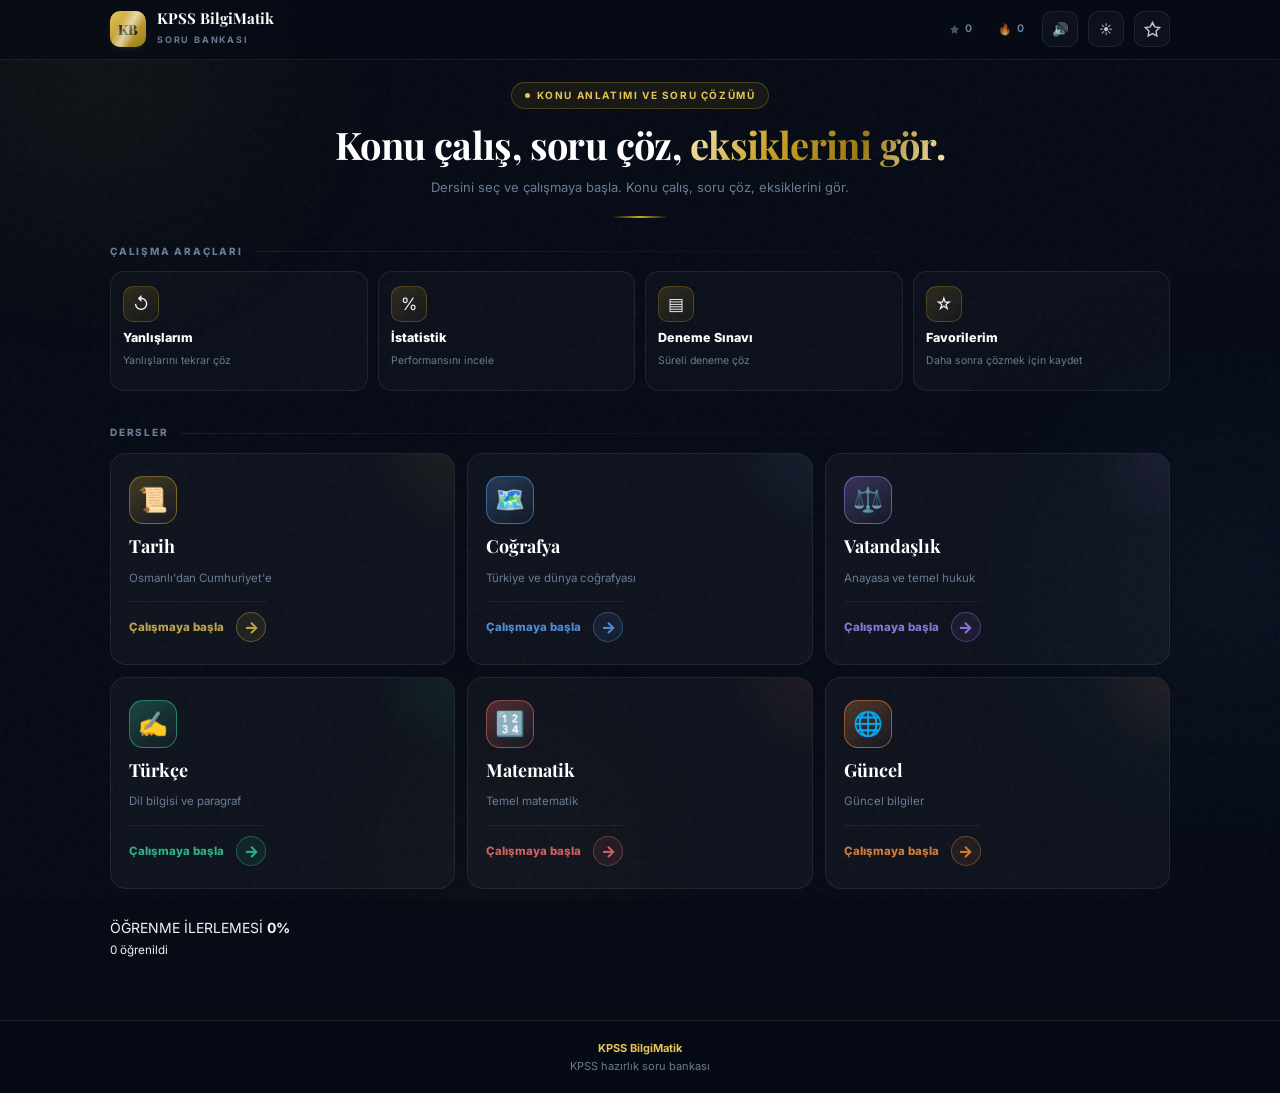
==== commit 20e663d2: "Konu çalışma ekranına öğrenme ilerlemesi ekle" ====
--- a/index.html
+++ b/index.html
@@ -116,41 +116,63 @@
 
   <!-- TOPIC STUDY CENTER -->
   <section id="studyCenter" class="screen hidden">
-    <div class="study-center-head">
-      <button class="subject-back" onclick="backFromStudyCenter()" type="button">← <span>Konu listesi</span></button>
-      <div class="study-center-title">
-        <span>KONU ÇALIŞMA MERKEZİ</span>
-        <h2 id="studyTopicTitle">Konu</h2>
-        <p id="studyTopicSub">Bu konuyu nasıl çalışmak istiyorsun?</p>
-      </div>
-    </div>
-    <div class="study-choice-grid">
-      <button class="study-choice" onclick="startTopicStudy()">
-        <span class="study-choice-no">01</span>
-        <span class="study-choice-icon">01</span>
-        <strong>Konu Çalış</strong>
-        <small>Konu anlatımını adım adım incele.</small>
-        <span class="study-choice-arrow">→</span>
-      </button>
-      <button class="study-choice" onclick="startTopicQuestions()">
-        <span class="study-choice-no">02</span>
-        <span class="study-choice-icon">02</span>
-        <strong>Soru Çöz</strong>
-        <small>Öğrendiklerini konu sorularıyla pekiştir.</small>
-        <span class="study-choice-arrow">→</span>
-      </button>
-      <button class="study-choice" onclick="startTopicFlashcards()">
-        <span class="study-choice-no">03</span>
-        <span class="study-choice-icon">03</span>
-        <strong>Flash Kartlar</strong>
-        <small>Önemli bilgileri hızlı tekrar et.</small>
-        <span class="study-choice-arrow">→</span>
-      </button>
+    <div class="study-center-shell">
+      <div class="study-center-head">
+        <button class="study-back" onclick="backFromStudyCenter()" type="button" aria-label="Konu listesine dön">
+          <span class="study-back-arrow">←</span><span>Konu listesi</span>
+        </button>
+        <div class="study-center-title">
+          <span>ÇALIŞMA MERKEZİ</span>
+          <h2 id="studyTopicTitle">Konu</h2>
+          <p id="studyTopicSub">Bu konuyu nasıl çalışmak istiyorsun?</p>
+        </div>
+        <div class="study-center-index">01 / 01</div>
+      </div>
+
+      <div class="study-center-rule"><span></span></div>
+
+      <div class="study-center-intro compact">
+        <span class="study-center-eyebrow">ÇALIŞMA MODU</span>
+        <h3>Nasıl çalışmak istiyorsun?</h3>
+      </div>
+
+      <div class="study-choice-grid">
+        <button class="study-choice study-choice--learn" onclick="startTopicStudy()" type="button">
+          <span class="study-choice-no">01</span>
+          <span class="study-choice-symbol">A</span>
+          <strong>Konu Çalış</strong>
+          <small>Alt başlıkları harita üzerinden sırayla öğren.</small>
+          <span class="study-choice-footer"><span>Öğren</span><b>→</b></span>
+        </button>
+        <button class="study-choice study-choice--quiz" onclick="startTopicQuestions()" type="button">
+          <span class="study-choice-no">02</span>
+          <span class="study-choice-symbol">?</span>
+          <strong>Soru Çöz</strong>
+          <small>Konuyu seçtiğin oturum sayısıyla test et.</small>
+          <span class="study-choice-footer"><span>Pekiştir</span><b>→</b></span>
+        </button>
+        <button class="study-choice study-choice--flash" onclick="startTopicFlashcards()" type="button">
+          <span class="study-choice-no">03</span>
+          <span class="study-choice-symbol">↺</span>
+          <strong>Flash Kartlar</strong>
+          <small>Kısa kartlarla hızlı tekrar yap.</small>
+          <span class="study-choice-footer"><span>Tekrar</span><b>→</b></span>
+        </button>
+      </div>
     </div>
   </section>
 
   <!-- LESSON CARD VIEW -->
-  <section id="lessonCardView" class="screen hidden">
+  <div class="lesson-learning-progress" aria-label="Öğrenme ilerlemesi">
+  <div class="lesson-learning-head">
+    <span>ÖĞRENME İLERLEMESİ</span>
+    <strong id="lessonLearningText">0%</strong>
+  </div>
+  <div class="lesson-learning-track"><div id="lessonLearningFill"></div></div>
+  <small id="lessonLearningMeta">0 öğrenildi</small>
+</div>
+
+<section id="lessonCardView" class="screen hidden">
     <div class="lesson-top-bar">
       <button class="lesson-exit" onclick="exitLesson()" title="Çıkış">
         <svg viewBox="0 0 24 24" fill="none" stroke="currentColor" stroke-width="2.5" stroke-linecap="round"><line x1="18" y1="6" x2="6" y2="18"/><line x1="6" y1="6" x2="18" y2="18"/></svg>
@@ -160,7 +182,7 @@
     </div>
     <div class="lc-wrap" id="lcCardWrap"></div>
     <div class="lesson-footer">
-      <button class="btn btn-primary" id="lcNextBtn" onclick="nextLessonCard()">Devam →</button>
+      <button class="btn btn-primary" id="lcNextBtn" onclick="nextLessonCard()">Hatırlamayı dene →</button>
     </div>
   </section>
 
@@ -174,6 +196,7 @@
       </div>
       <div class="flash-study-count" id="flashCount">1/1</div>
     </div>
+    <div class="flash-group-bar" id="flashGroupBar"></div>
     <div class="flash-progress"><div id="flashProgressFill"></div></div>
     <div class="flash-stage" id="flashStage" onclick="flipFlashcard()">
       <div class="flash-card-inner">
--- a/css/screens.css
+++ b/css/screens.css
@@ -520,3 +520,154 @@
   .study-choice-arrow{position:absolute;right:20px;bottom:20px}
   .flash-stage{height:52vh;min-height:280px}
 }
+
+/* ═══════════ PROFESSIONAL STUDY CENTER v2 ═══════════ */
+.study-center-shell{max-width:1120px;margin:0 auto}
+.study-center-head{display:grid;grid-template-columns:150px 1fr 150px;align-items:center;gap:18px;margin-bottom:16px}
+.study-back{justify-self:start;display:inline-flex;align-items:center;gap:8px;padding:9px 12px;border:1px solid var(--line);
+  border-radius:10px;background:rgba(255,255,255,.025);color:var(--text-2);font:700 11px/1 inherit;cursor:pointer;transition:.25s}
+.study-back:hover{color:#fff;border-color:rgba(201,162,39,.4);background:rgba(201,162,39,.06);transform:translateX(-2px)}
+.study-back-arrow{font-size:16px;line-height:1}
+.study-center-title{text-align:center}
+.study-center-title>span{display:block;font-size:9px;letter-spacing:2.2px;font-weight:800;color:var(--gold-2);margin-bottom:7px}
+.study-center-title h2{font-family:'Playfair Display',serif;font-size:clamp(25px,4vw,36px);line-height:1.08;color:#fff;margin:0 0 7px}
+.study-center-title p{font-size:12px;color:var(--muted);margin:0}
+.study-center-index{justify-self:end;font:700 10px/1 'JetBrains Mono',monospace;color:var(--muted);letter-spacing:1px}
+.study-center-rule{height:1px;background:var(--line);position:relative;margin-bottom:24px}
+.study-center-rule span{position:absolute;left:50%;top:-1px;transform:translateX(-50%);width:70px;height:2px;border-radius:4px;background:var(--gold)}
+.study-center-intro{max-width:760px;margin:0 auto 20px;text-align:center}
+.study-center-eyebrow{display:block;font-size:8.5px;letter-spacing:1.8px;font-weight:800;color:var(--muted);margin-bottom:7px}
+.study-center-intro h3{font-size:16px;color:#fff;font-weight:800;margin:0 0 5px}
+.study-center-intro p{font-size:11px;color:var(--muted);margin:0;line-height:1.6}
+.study-choice-grid{display:grid;grid-template-columns:repeat(3,minmax(0,1fr));gap:14px;max-width:1040px;margin:0 auto}
+.study-choice{position:relative;min-height:280px;padding:22px;text-align:left;border:1px solid var(--line);border-radius:18px;
+  background:linear-gradient(155deg,rgba(255,255,255,.052),rgba(255,255,255,.012));color:#fff;cursor:pointer;
+  display:flex;flex-direction:column;align-items:flex-start;overflow:hidden;transition:transform .3s,border-color .3s,box-shadow .3s}
+.study-choice::before{content:"";position:absolute;inset:0;background:linear-gradient(135deg,var(--choice-glow),transparent 42%);opacity:.06;pointer-events:none}
+.study-choice::after{content:"";position:absolute;width:220px;height:220px;right:-125px;bottom:-125px;border-radius:50%;
+  background:radial-gradient(circle,var(--choice-glow),transparent 68%);opacity:.16;transition:transform .45s,opacity .45s}
+.study-choice--learn{--choice-glow:var(--gold-2)}
+.study-choice--quiz{--choice-glow:var(--blue)}
+.study-choice--flash{--choice-glow:var(--green)}
+.study-choice:hover{transform:translateY(-5px);border-color:color-mix(in srgb,var(--choice-glow) 42%,transparent);
+  box-shadow:0 22px 50px -26px rgba(0,0,0,.85)}
+.study-choice:hover::after{transform:scale(1.35);opacity:.23}
+.study-choice-top{width:100%;display:flex;justify-content:space-between;align-items:center;margin-bottom:28px}
+.study-choice-no{font:800 9px/1 'JetBrains Mono',monospace;letter-spacing:1.5px;color:var(--choice-glow)}
+.study-choice-status{font-size:8px;font-weight:800;letter-spacing:1.5px;color:var(--muted);padding:5px 8px;border:1px solid var(--line);border-radius:100px}
+.study-choice-symbol{width:48px;height:48px;border-radius:14px;display:grid;place-items:center;margin-bottom:20px;
+  border:1px solid color-mix(in srgb,var(--choice-glow) 35%,transparent);background:color-mix(in srgb,var(--choice-glow) 8%,transparent);
+  color:var(--choice-glow);font:800 19px/1 'Inter',sans-serif}
+.study-choice strong{font-size:19px;font-weight:800;letter-spacing:-.2px;margin-bottom:8px}
+.study-choice small{max-width:270px;color:var(--muted);font-size:11.5px;line-height:1.65}
+.study-choice-footer{width:100%;margin-top:auto;padding-top:20px;display:flex;justify-content:space-between;align-items:center;
+  border-top:1px solid rgba(255,255,255,.065);font-size:9.5px;font-weight:800;letter-spacing:.8px;color:var(--muted)}
+.study-choice-footer b{font-size:17px;color:var(--choice-glow);transition:transform .3s}
+.study-choice:hover .study-choice-footer b{transform:translateX(6px)}
+/* ═══════════ FLASH COMPLETE ═══════════ */
+.flash-complete-wrap{max-width:620px;margin:55px auto 20px;text-align:center;padding:0 20px}
+.flash-complete-mark{width:82px;height:82px;margin:0 auto 22px;border-radius:50%;display:grid;place-items:center;
+  border:1px solid rgba(52,211,153,.38);background:rgba(52,211,153,.09);color:var(--green);font-size:34px;font-weight:800;
+  box-shadow:0 18px 45px -25px rgba(52,211,153,.7)}
+.flash-complete-kicker{display:block;color:var(--green);font-size:9px;font-weight:800;letter-spacing:2px;margin-bottom:9px}
+.flash-complete-wrap h2{font-family:'Playfair Display',serif;color:#fff;font-size:clamp(25px,4vw,34px);margin:0 0 9px}
+.flash-complete-wrap>p{color:var(--muted);font-size:12.5px;line-height:1.7;margin:0 auto 25px;max-width:480px}
+.flash-complete-stats{display:grid;grid-template-columns:1fr 1fr;gap:10px;max-width:420px;margin:0 auto 25px}
+.flash-complete-stats>div{border:1px solid var(--line);border-radius:13px;background:rgba(255,255,255,.025);padding:15px 10px}
+.flash-complete-stats strong{display:block;color:#fff;font-size:21px;font-weight:800;margin-bottom:5px}
+.flash-complete-stats span{display:block;color:var(--muted);font-size:9px;font-weight:800;letter-spacing:1.4px;text-transform:uppercase}
+.flash-complete-actions{display:flex;justify-content:center;gap:9px;flex-wrap:wrap}
+@media(max-width:760px){
+  .study-center-head{grid-template-columns:auto 1fr;gap:10px}
+  .study-center-title{text-align:right}
+  .study-center-index{display:none}
+  .study-choice-grid{grid-template-columns:1fr;gap:10px}
+  .study-choice{min-height:205px;padding:18px}
+  .study-choice-top{margin-bottom:18px}
+  .study-choice-symbol{margin-bottom:14px}
+  .study-choice strong{font-size:17px}
+  .study-choice-footer{padding-top:15px}
+  .flash-complete-wrap{margin-top:35px}
+}
+
+/* STUDY CENTER — COMPACT REVISION */
+.study-center-intro.compact{margin-bottom:14px}
+.study-center-intro.compact h3{font-size:14px;margin:0}
+.study-center-intro.compact .study-center-eyebrow{margin-bottom:5px}
+.study-choice-grid{gap:10px;max-width:900px}
+.study-choice{min-height:190px;padding:18px;border-radius:14px}
+.study-choice-top{margin-bottom:18px}
+.study-choice-no{margin-bottom:0}
+.study-choice-symbol{width:40px;height:40px;border-radius:11px;margin-bottom:13px;font-size:16px}
+.study-choice strong{font-size:16px;margin-bottom:6px}
+.study-choice small{font-size:10.5px;line-height:1.5;max-width:230px}
+.study-choice-footer{padding-top:13px;font-size:9px}
+@media(max-width:760px){
+  .study-choice-grid{gap:7px}
+  .study-choice{min-height:0;height:auto;padding:13px 14px;border-radius:12px;display:grid;grid-template-columns:32px 38px 1fr 22px;grid-template-rows:auto auto;column-gap:9px;align-items:center}
+  .study-choice::after{width:130px;height:130px;right:-80px;bottom:-80px}
+  .study-choice-no{grid-column:1;grid-row:1 / span 2;font-size:8px;align-self:start;padding-top:3px}
+  .study-choice-symbol{grid-column:2;grid-row:1 / span 2;width:36px;height:36px;border-radius:10px;margin:0}
+  .study-choice strong{grid-column:3;grid-row:1;font-size:14px;margin:0}
+  .study-choice small{grid-column:3;grid-row:2;font-size:9.5px;line-height:1.4;max-width:none;margin-top:2px}
+  .study-choice-footer{grid-column:4;grid-row:1 / span 2;border:0;padding:0;justify-content:center}
+  .study-choice-footer span{display:none}
+  .study-choice-footer b{font-size:16px}
+}
+
+/* KPSS FLASH GROUPS */
+.flash-group-bar{display:flex;gap:7px;align-items:center;overflow-x:auto;padding:9px 2px 4px;scrollbar-width:none}
+.flash-group-bar::-webkit-scrollbar{display:none}
+.flash-group-chip{flex:0 0 auto;border:1px solid rgba(255,255,255,.09);background:rgba(255,255,255,.025);color:var(--muted);border-radius:999px;padding:7px 10px;font-size:9px;font-weight:700;cursor:pointer;transition:.18s ease}
+.flash-group-chip span{opacity:.65;margin-left:3px}
+.flash-group-chip.active{color:#fff;border-color:rgba(96,165,250,.38);background:rgba(96,165,250,.10)}
+@media(max-width:600px){.flash-group-bar{margin:0 -2px;padding-top:8px}.flash-group-chip{font-size:8.5px;padding:6px 9px}}
+
+
+/* ═══════════ AKTİF ÖĞRENME — KONU ÇALIŞ ═══════════ */
+.active-learning-card{
+  position:relative;
+}
+.active-learning-card .al-card-meta{
+  width:100%;
+  display:flex;
+  align-items:center;
+  justify-content:space-between;
+  gap:12px;
+  margin-bottom:18px;
+}
+.active-learning-card .al-phase{
+  font-size:8px;
+  font-weight:800;
+  letter-spacing:1.5px;
+  color:var(--muted);
+}
+.active-learning-card .lc-tag{
+  margin:0;
+}
+.active-learning-card .al-prompt{
+  margin-top:24px;
+  padding-top:14px;
+  border-top:1px solid rgba(255,255,255,.06);
+  color:var(--muted);
+  font-size:10px;
+  line-height:1.55;
+}
+.active-learning-card .lc-icon{
+  font-family:'JetBrains Mono',monospace;
+  font-size:20px;
+  font-weight:800;
+}
+#lessonQuiz .question-card{
+  transition:box-shadow .25s ease,border-color .25s ease;
+}
+#lessonQuiz .badge#lqBadge{
+  letter-spacing:1.1px;
+}
+#lessonQuiz .feedback .recall-card{
+  margin-top:14px;
+}
+@media(max-width:560px){
+  .active-learning-card .al-card-meta{margin-bottom:13px}
+  .active-learning-card .al-prompt{margin-top:18px;font-size:9.5px}
+}
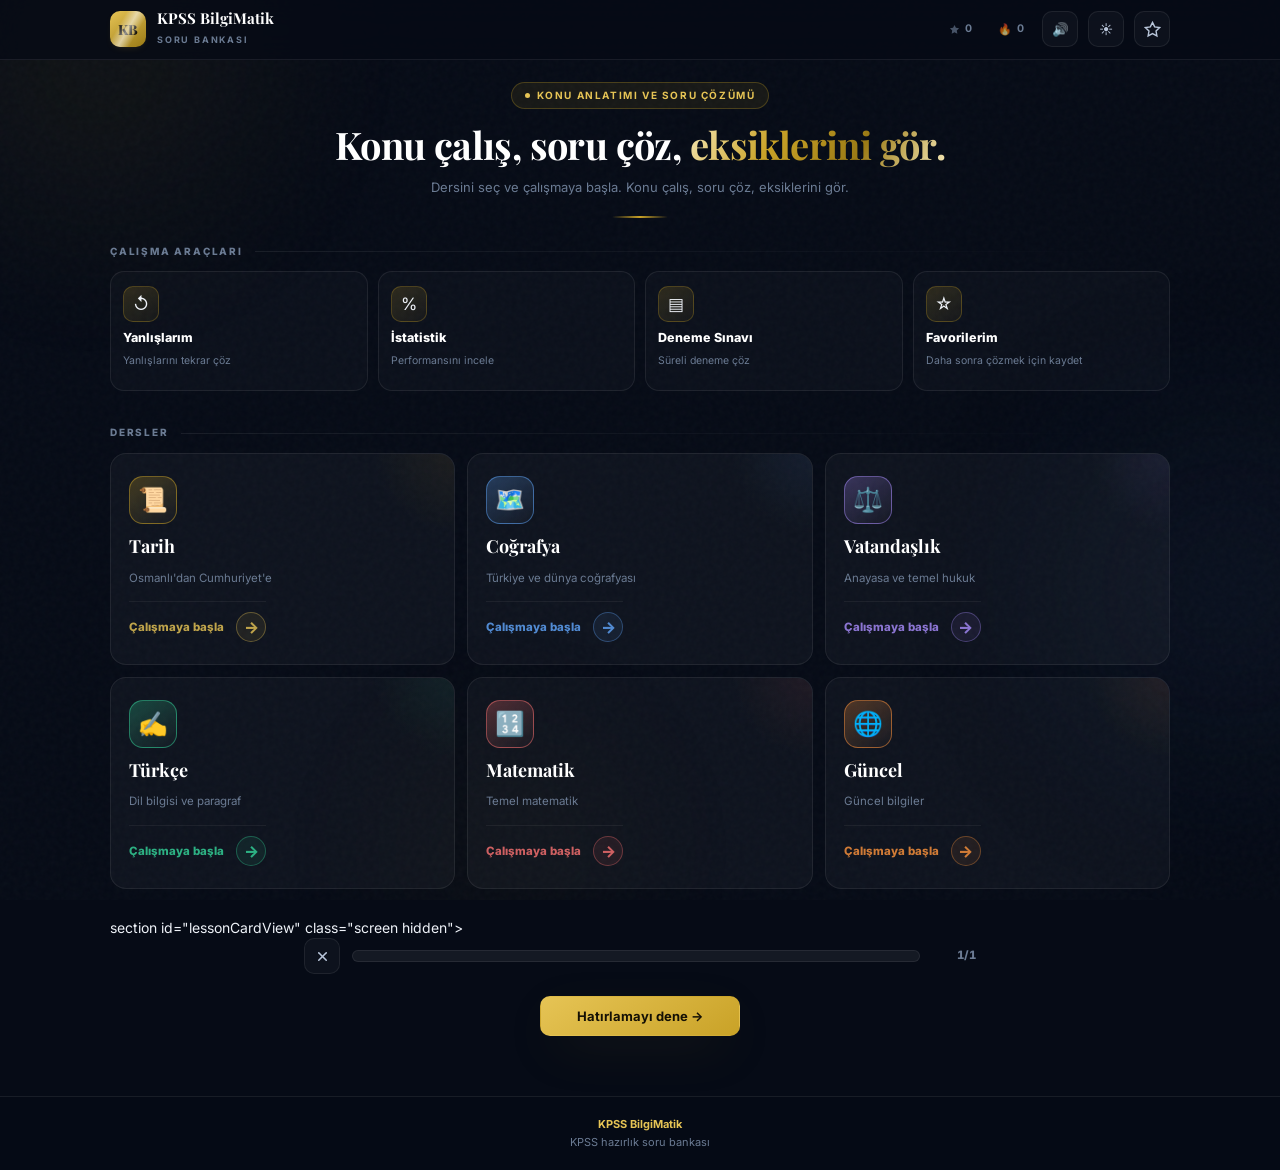
==== commit 18c01d95: "Konu çalışma öğrenme ilerleme göstergesini kaldır" ====
--- a/index.html
+++ b/index.html
@@ -163,16 +163,7 @@
   </section>
 
   <!-- LESSON CARD VIEW -->
-  <div class="lesson-learning-progress" aria-label="Öğrenme ilerlemesi">
-  <div class="lesson-learning-head">
-    <span>ÖĞRENME İLERLEMESİ</span>
-    <strong id="lessonLearningText">0%</strong>
-  </div>
-  <div class="lesson-learning-track"><div id="lessonLearningFill"></div></div>
-  <small id="lessonLearningMeta">0 öğrenildi</small>
-</div>
-
-<section id="lessonCardView" class="screen hidden">
+  section id="lessonCardView" class="screen hidden">
     <div class="lesson-top-bar">
       <button class="lesson-exit" onclick="exitLesson()" title="Çıkış">
         <svg viewBox="0 0 24 24" fill="none" stroke="currentColor" stroke-width="2.5" stroke-linecap="round"><line x1="18" y1="6" x2="6" y2="18"/><line x1="6" y1="6" x2="18" y2="18"/></svg>
--- a/css/screens.css
+++ b/css/screens.css
@@ -671,3 +671,54 @@
   .active-learning-card .al-card-meta{margin-bottom:13px}
   .active-learning-card .al-prompt{margin-top:18px;font-size:9.5px}
 }
+
+/* ═══════════ KONU ÇALIŞ — ÖĞRENME İLERLEMESİ ═══════════ */
+.lesson-learning-progress{
+  width:min(900px,calc(100% - 32px));
+  margin:0 auto 12px;
+  padding:10px 12px;
+  border:1px solid rgba(255,255,255,.07);
+  border-radius:10px;
+  background:rgba(255,255,255,.02);
+}
+.lesson-learning-head{
+  display:flex;
+  align-items:center;
+  justify-content:space-between;
+  gap:10px;
+  margin-bottom:7px;
+}
+.lesson-learning-head span{
+  font-size:8px;
+  font-weight:800;
+  letter-spacing:1.4px;
+  color:var(--muted);
+}
+.lesson-learning-head strong{
+  font-size:10px;
+  font-weight:800;
+  color:var(--text);
+}
+.lesson-learning-track{
+  height:4px;
+  overflow:hidden;
+  border-radius:999px;
+  background:rgba(255,255,255,.06);
+}
+.lesson-learning-track div{
+  width:0;
+  height:100%;
+  border-radius:inherit;
+  background:currentColor;
+  color:var(--accent,#60a5fa);
+  transition:width .3s ease;
+}
+.lesson-learning-progress small{
+  display:block;
+  margin-top:6px;
+  font-size:8px;
+  color:var(--muted);
+}
+@media(max-width:560px){
+  .lesson-learning-progress{width:calc(100% - 20px);padding:9px 10px}
+}
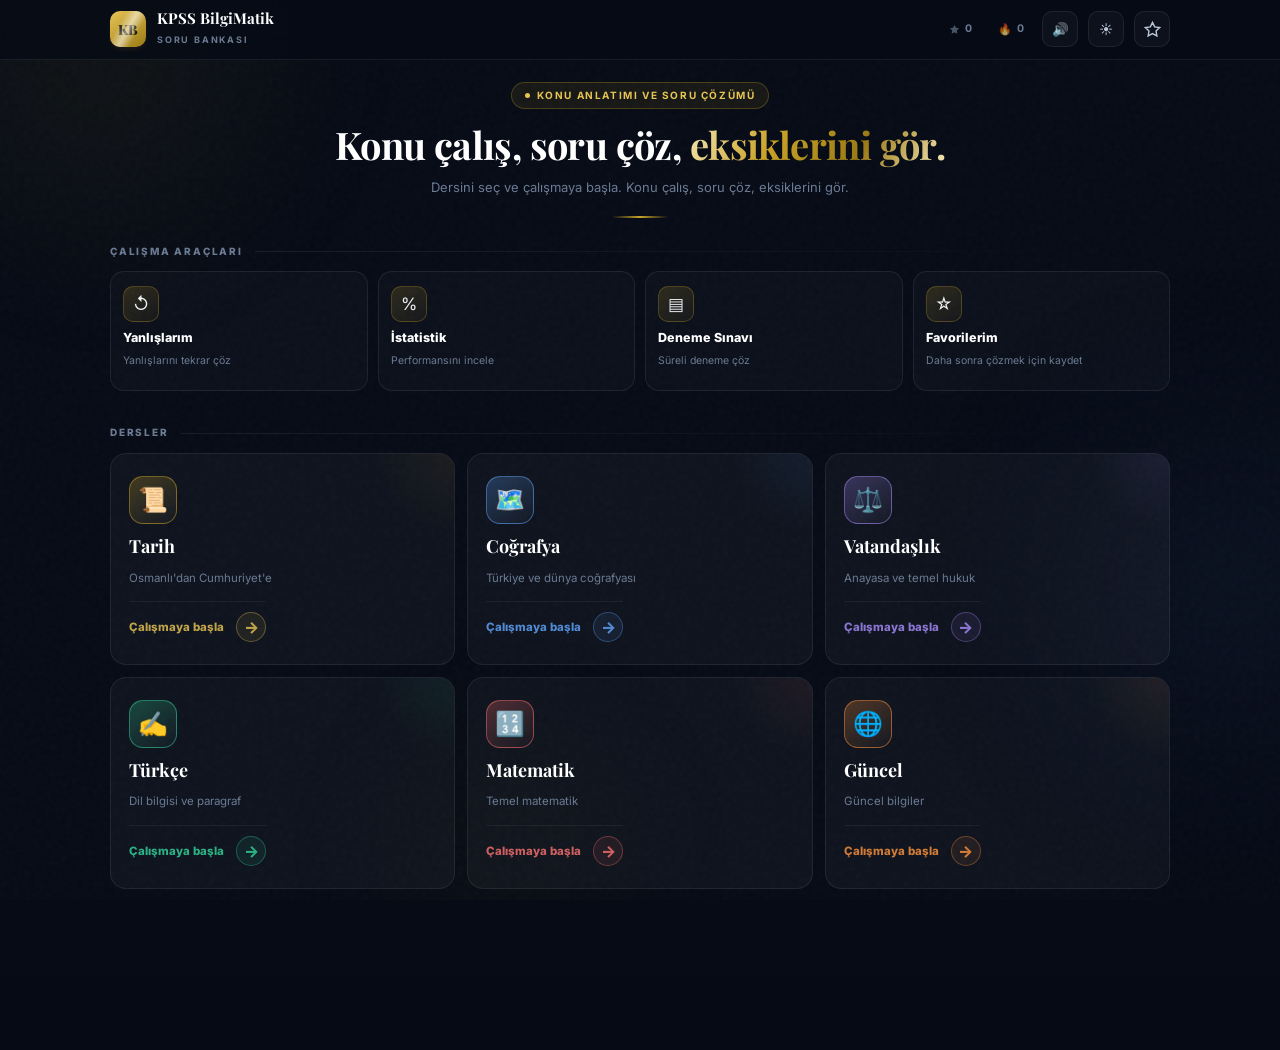
==== commit 9a4967f7: "Konu çalışma ekranındaki section etiketini düzelt" ====
--- a/index.html
+++ b/index.html
@@ -163,7 +163,7 @@
   </section>
 
   <!-- LESSON CARD VIEW -->
-  section id="lessonCardView" class="screen hidden">
+  <section id="lessonCardView" class="screen hidden">
     <div class="lesson-top-bar">
       <button class="lesson-exit" onclick="exitLesson()" title="Çıkış">
         <svg viewBox="0 0 24 24" fill="none" stroke="currentColor" stroke-width="2.5" stroke-linecap="round"><line x1="18" y1="6" x2="6" y2="18"/><line x1="6" y1="6" x2="18" y2="18"/></svg>
--- a/css/screens.css
+++ b/css/screens.css
@@ -671,54 +671,3 @@
   .active-learning-card .al-card-meta{margin-bottom:13px}
   .active-learning-card .al-prompt{margin-top:18px;font-size:9.5px}
 }
-
-/* ═══════════ KONU ÇALIŞ — ÖĞRENME İLERLEMESİ ═══════════ */
-.lesson-learning-progress{
-  width:min(900px,calc(100% - 32px));
-  margin:0 auto 12px;
-  padding:10px 12px;
-  border:1px solid rgba(255,255,255,.07);
-  border-radius:10px;
-  background:rgba(255,255,255,.02);
-}
-.lesson-learning-head{
-  display:flex;
-  align-items:center;
-  justify-content:space-between;
-  gap:10px;
-  margin-bottom:7px;
-}
-.lesson-learning-head span{
-  font-size:8px;
-  font-weight:800;
-  letter-spacing:1.4px;
-  color:var(--muted);
-}
-.lesson-learning-head strong{
-  font-size:10px;
-  font-weight:800;
-  color:var(--text);
-}
-.lesson-learning-track{
-  height:4px;
-  overflow:hidden;
-  border-radius:999px;
-  background:rgba(255,255,255,.06);
-}
-.lesson-learning-track div{
-  width:0;
-  height:100%;
-  border-radius:inherit;
-  background:currentColor;
-  color:var(--accent,#60a5fa);
-  transition:width .3s ease;
-}
-.lesson-learning-progress small{
-  display:block;
-  margin-top:6px;
-  font-size:8px;
-  color:var(--muted);
-}
-@media(max-width:560px){
-  .lesson-learning-progress{width:calc(100% - 20px);padding:9px 10px}
-}
